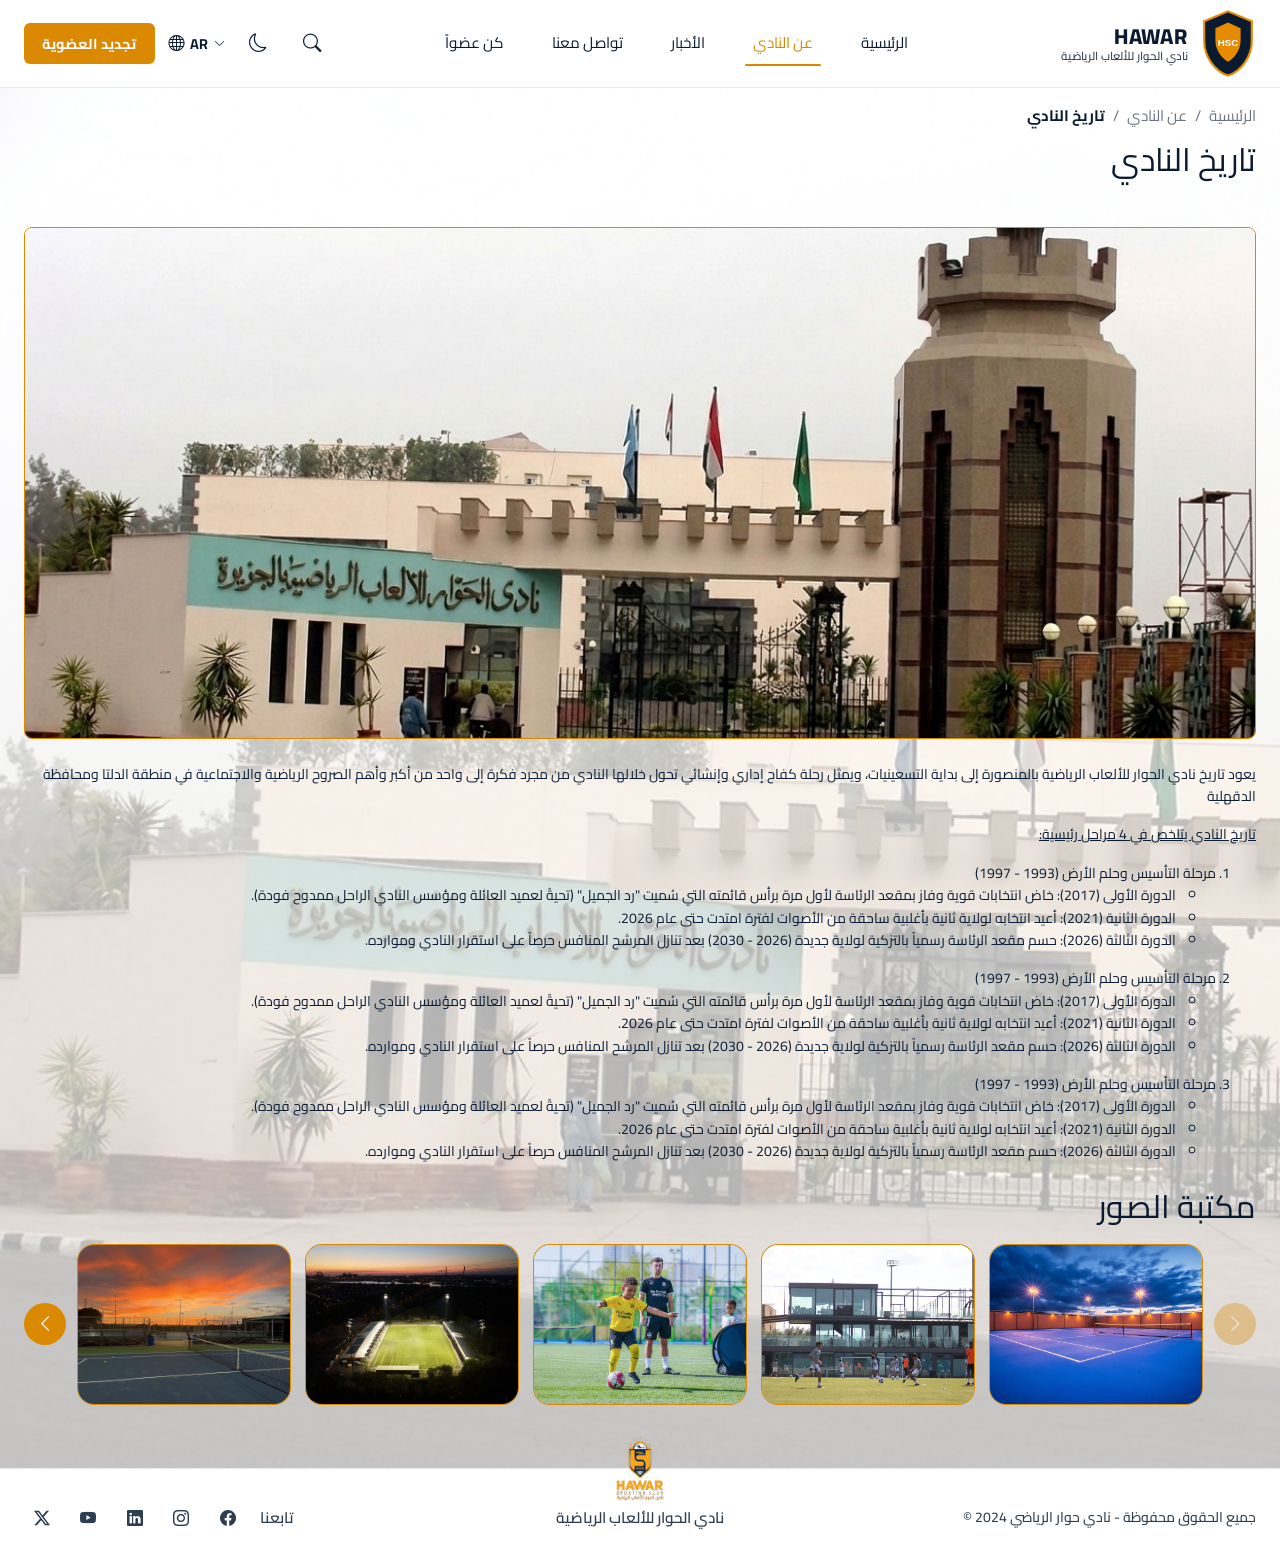
==== aboutHistory.html @ 26474660 "Add About History gallery with lightbox, AR/EN language toggle, and navbar dropdown fix. Co-authored" ====
<!DOCTYPE html>
<html lang="ar" dir="rtl">

<head>
    <meta charset="UTF-8">
    <meta name="viewport" content="width=device-width, initial-scale=1.0">
    <title data-i18n-title="pageHistoryTitle">تاريخ النادي</title>
    <script src="js/lang-boot.js"></script>

    <link rel="stylesheet" href="css/slick-theme.css" />
    <link rel="stylesheet" href="css/slick.css" />

    <link rel="stylesheet" href="fonts/bootstrap-icons.min.css">
    <link rel="stylesheet" href="css/bootstrap.min.css">
    <link id="mainStylesheet" rel="stylesheet" href="css/styleAR.css">
    <script>
        if (window.__hawarLang === "en") {
            document.getElementById("mainStylesheet").href = "css/styleEN.css";
        }
    </script>
</head>

<body class="page-history">

    <!-- ===== Navbar ===== -->
    <header class="header">

        <nav class="navbar navbar-expand-lg">
            <div class="width-container">

                <a class="navbar-brand" href="index.html">
                    <img src="assets/Images/logo.svg" alt="Hawar Club" class="logo">
                    <span class="brand-text">
                        <span class="brand-name">HAWAR</span>
                        <span class="brand-sub" data-i18n="brandSub">نادي الحوار للألعاب الرياضية</span>
                    </span>
                </a>

                <button class="navbar-toggler" type="button" data-bs-toggle="collapse" data-bs-target="#mainNavbar"
                    aria-controls="mainNavbar" aria-expanded="false" aria-label="Toggle navigation">
                    <span class="navbar-toggler-icon"></span>
                </button>

                <div class="collapse navbar-collapse" id="mainNavbar">

                    <ul class="navbar-nav mx-auto">
                        <li class="nav-item">
                            <a class="nav-link" href="index.html" data-i18n="home">الرئيسية</a>
                        </li>
                        <li class="nav-item has-dropdown">
                            <a class="nav-link active" href="#" data-i18n="about">عن النادي</a>
                            <ul class="nav-dropdown">
                                <li>
                                    <a href="aboutPresident.html" data-i18n="presidents">رؤساء النادي</a>
                                </li>
                                <li>
                                    <a href="aboutHistory.html" data-i18n="history">تاريخ النادي</a>
                                </li>
                            </ul>
                        </li>
                        <li class="nav-item">
                            <a class="nav-link" href="#">الأخبار</a>
                        </li>
                        <li class="nav-item">
                            <a class="nav-link" href="#">تواصل معنا</a>
                        </li>
                        <li class="nav-item">
                            <a class="nav-link" href="#">كن عضواً</a>
                        </li>
                    </ul>

                </div>

                <div class="navbar-actions">

                    <button type="button" class="icon-btn" aria-label="بحث">
                        <i class="bi bi-search"></i>
                    </button>

                    <button type="button" class="icon-btn" id="themeToggle" aria-label="تبديل الوضع">
                        <i class="bi bi-moon" id="themeIcon"></i>
                    </button>

                    <div class="language d-flex align-items-center" role="button" tabindex="0" aria-label="اللغة">
                        <i class="bi bi-chevron-down"></i>
                        <span>AR</span>
                        <i class="bi bi-globe"></i>
                    </div>

                    <a href="#" class="btn-membership" data-i18n="renew">تجديد العضوية</a>

                </div>

            </div>
        </nav>

    </header>

    <!-- ===== About History ===== -->
    <section class="about-history hawar-body pb-5 pt-3 position-relative">
        <div class="overlay position-absolute top-0 start-0 w-100 h-100"></div>
        <!-- BreadCrumb -->
        <div class="width-container mb-5">
            <nav aria-label="breadcrumb">
                <ol class="breadcrumb">
                    <li class="breadcrumb-item"><a href="index.html" data-i18n="crumbHome">الرئيسية</a></li>
                    <li class="breadcrumb-item"><a href="#" data-i18n="crumbAbout">عن النادي</a></li>
                    <li class="breadcrumb-item active" aria-current="page" data-i18n="crumbHistory">تاريخ النادي</li>
                </ol>
            </nav>

            <h1 class="page-title" data-i18n="pageHistoryTitle">تاريخ النادي</h1>
        </div>

        <div class="width-container mb-4">
            <div class="bg">
                <img class="image-bg w-100 object-fit-cover rounded-3" src="images/about/about history/HistoryBg.png"
                    alt="صورة تاريخ النادى">
            </div>
        </div>

        <div class="width-container mb-4">
            <p>يعود تاريخ نادي الحوار للألعاب الرياضية بالمنصورة إلى بداية التسعينيات، ويمثل رحلة كفاح إداري وإنشائي
                تحول خلالها النادي من مجرد فكرة إلى واحد من أكبر وأهم الصروح الرياضية والاجتماعية في منطقة الدلتا
                ومحافظة الدقهلية</p>

            <div class="my-2">
                <p class="text-decoration-underline mb-0">تاريخ النادي يتلخص في 4 مراحل رئيسية:</p>
                <ol class="my-3">
                    <li>مرحلة التأسيس وحلم الأرض (1993 - 1997)</li>
                    <ul class="list-style-disc mb-3">
                        <li>الدورة الأولى (2017): خاض انتخابات قوية وفاز بمقعد الرئاسة لأول مرة برأس قائمته
                            التي سُميت "رد الجميل" (تحيةً لعميد العائلة ومؤسس النادي الراحل ممدوح فودة).
                        </li>
                        <li>الدورة الثانية (2021): أعيد انتخابه لولاية ثانية بأغلبية ساحقة من الأصوات لفترة
                            امتدت حتى عام 2026.</li>
                        <li>الدورة الثالثة (2026): حسم مقعد الرئاسة رسمياً بالتزكية لولاية جديدة (2026 -
                            2030) بعد تنازل المرشح المنافس حرصاً على استقرار النادي وموارده.</li>
                    </ul>

                    <li>مرحلة التأسيس وحلم الأرض (1993 - 1997)</li>
                    <ul class="list-style-disc mb-3">
                        <li>الدورة الأولى (2017): خاض انتخابات قوية وفاز بمقعد الرئاسة لأول مرة برأس قائمته
                            التي سُميت "رد الجميل" (تحيةً لعميد العائلة ومؤسس النادي الراحل ممدوح فودة).
                        </li>
                        <li>الدورة الثانية (2021): أعيد انتخابه لولاية ثانية بأغلبية ساحقة من الأصوات لفترة
                            امتدت حتى عام 2026.</li>
                        <li>الدورة الثالثة (2026): حسم مقعد الرئاسة رسمياً بالتزكية لولاية جديدة (2026 -
                            2030) بعد تنازل المرشح المنافس حرصاً على استقرار النادي وموارده.</li>
                    </ul>

                    <li>مرحلة التأسيس وحلم الأرض (1993 - 1997)</li>
                    <ul class="list-style-disc mb-3">
                        <li>الدورة الأولى (2017): خاض انتخابات قوية وفاز بمقعد الرئاسة لأول مرة برأس قائمته
                            التي سُميت "رد الجميل" (تحيةً لعميد العائلة ومؤسس النادي الراحل ممدوح فودة).
                        </li>
                        <li>الدورة الثانية (2021): أعيد انتخابه لولاية ثانية بأغلبية ساحقة من الأصوات لفترة
                            امتدت حتى عام 2026.</li>
                        <li>الدورة الثالثة (2026): حسم مقعد الرئاسة رسمياً بالتزكية لولاية جديدة (2026 -
                            2030) بعد تنازل المرشح المنافس حرصاً على استقرار النادي وموارده.</li>
                    </ul>
                </ol>
            </div>
        </div>

        <div class="width-container my-3">
            <h2 class="page-title" data-i18n="photoLibrary">مكتبة الصور</h2>

            <div class="image-gallery">
                <button type="button" class="image-gallery-arrow image-gallery-arrow-prev" aria-label="السابق" hidden>
                    <i class="bi bi-chevron-right"></i>
                </button>

                <div class="image-gallery-viewport">
                    <div class="image-gallery-track">
                        <button type="button" class="image-gallery-item">
                            <img class="image-gallery-thumb object-fit-cover d-block w-100" src="images/about/about history/Image Gallery/Slide1.jpg" alt="ملعب التنس عند الغروب">
                        </button>
                        <button type="button" class="image-gallery-item">
                            <img class="image-gallery-thumb object-fit-cover d-block w-100" src="images/about/about history/Image Gallery/slide2.jpg" alt="ملعب كرة القدم ليلاً">
                        </button>
                        <button type="button" class="image-gallery-item">
                            <img class="image-gallery-thumb object-fit-cover d-block w-100" src="images/about/about history/Image Gallery/slide3.jpg" alt="تدريب الناشئين">
                        </button>
                        <button type="button" class="image-gallery-item">
                            <img class="image-gallery-thumb object-fit-cover d-block w-100" src="images/about/about history/Image Gallery/slide4.jpg" alt="مبنى النادي">
                        </button>
                        <button type="button" class="image-gallery-item">
                            <img class="image-gallery-thumb object-fit-cover d-block w-100" src="images/about/about history/Image Gallery/slide5.jpg" alt="ملعب التنس ليلاً">
                        </button>
                        <button type="button" class="image-gallery-item">
                            <img class="image-gallery-thumb object-fit-cover d-block w-100" src="images/about/about history/Image Gallery/HistoryBg.png" alt="منشآت النادي">
                        </button>
                        <button type="button" class="image-gallery-item">
                            <img class="image-gallery-thumb object-fit-cover d-block w-100" src="images/about/about history/Image Gallery/slide3.png" alt="الأنشطة الرياضية">
                        </button>
                    </div>
                </div>

                <button type="button" class="image-gallery-arrow image-gallery-arrow-next" aria-label="التالي" hidden>
                    <i class="bi bi-chevron-left"></i>
                </button>
            </div>
        </div>
    </section>

    <!-- ===== Footer ===== -->
    <footer class="footer">

        <div class="width-container">

            <div class="footer-logo-wrap">
                <img src="images/logo.png" alt="Hawar Club" class="footer-logo">
            </div>

            <div class="footer-row">

                <p class="copyright" data-i18n="copyright">
                    جميع الحقوق محفوظة - نادي حوار الرياضي 2024 ©
                </p>

                <p class="footer-title" data-i18n="footerTitle">نادي الحوار للألعاب الرياضية</p>

                <div class="footer-social">
                    <span class="social-label" data-i18n="follow">تابعنا</span>
                    <a href="#" aria-label="Facebook"><i class="bi bi-facebook"></i></a>
                    <a href="#" aria-label="Instagram"><i class="bi bi-instagram"></i></a>
                    <a href="#" aria-label="LinkedIn"><i class="bi bi-linkedin"></i></a>
                    <a href="#" aria-label="YouTube"><i class="bi bi-youtube"></i></a>
                    <a href="#" aria-label="X"><i class="bi bi-twitter-x"></i></a>
                </div>

            </div>

        </div>

    </footer>


    <script src="js/jquery-3.6.0.min.js"></script>
    <script src="js/slick.min.js"></script>

    <script src="js/bootstrap.bundle.min.js"></script>
    <script src="js/language.js"></script>
    <script src="js/theme.js"></script>
    <script src="js/main.js"></script>
</body>

</html>
---- css/styleAR.css ----
@charset "UTF-8";
@import url("https://fonts.googleapis.com/css2?family=Cairo:wght@200;300;400;500;600;700;800;900&display=swap");
/*==============================================================================
    SCSS Variables
==============================================================================*/
/*==============================================================================
    Breakpoints
==============================================================================*/
/*==============================================================================
    Mixins
==============================================================================*/
/*==============================================================================
    Placeholders
==============================================================================*/
.gallery-lightbox-prev,
.gallery-lightbox-next, .gallery-lightbox-close, .image-gallery-arrow, .footer-social a, .icon-btn {
  display: flex;
  flex-direction: row;
  justify-content: center;
  align-items: center;
}

/*==============================================================================
    Theme — Light is default
==============================================================================*/
:root {
  --primary: rgb(218, 137, 0);
  --primary-dark: #C97400;
  --navy: #0A1A2F;
  --text-color: rgba(13, 31, 55, 1);
  --body-bg: #F6F9Fc;
  --surface: #FFFFFF;
  --surface-hover: #FAFAFA;
  --heading: #0A1A2F;
  --text: #5A6577;
  --border: #E8ECF0;
  --shadow: 0 8px 20px rgba(0, 0, 0, 0.08);
  --card-bg: rgba(255, 255, 255, 1);
  --overlay-bg: rgba(255, 255, 255, .7);
  --navbar-bg: #FFFFFF;
  --navbar-text: #0A1A2F;
  --navbar-border: #E8ECF0;
  --footer-bg: rgba(255, 255, 255, 1);
  --footer-text: #2C3E50;
  --footer-muted: #2C3E50;
  --footer-border: #E8ECF0;
  --footer-icon-bg: transparent;
  --footer-icon-color: #2C3E50;
  --breadcrumb-link: #6B7280;
  --breadcrumb-active: #0A1A2F;
  --breadcrumb-divider: #6B7280;
  --dropdown-bg: #FFFFFF;
  --dropdown-text: #0A1A2F;
  --dropdown-border: #E8ECF0;
  --scrollbar-track: #D1D5DB;
  --scrollbar-thumb: rgba(13, 31, 55, 1);
  --slick-dot: #0A1A2F;
}

[data-theme=dark] {
  --text-color: rgba(255, 255, 255, 1);
  --body-bg: rgba(13, 31, 55, 1);
  --surface: #0C1F38;
  --surface-hover: #122845;
  --heading: #FFFFFF;
  --text: #C5CDD8;
  --border: #1A2F4A;
  --shadow: none;
  --card-bg: rgba(4, 22, 45, 1);
  --overlay-bg: rgba(4, 22, 45, 0.7);
  --navbar-bg: #05162B;
  --navbar-text: #FFFFFF;
  --navbar-border: #1A2F4A;
  --footer-bg: rgba(4, 22, 45, 1);
  --footer-text: #D8DEE6;
  --footer-muted: #D8DEE6;
  --footer-border: #1A2F4A;
  --footer-icon-bg: #FFFFFF;
  --footer-icon-color: #05162B;
  --breadcrumb-link: rgba(255, 255, 255, 0.75);
  --breadcrumb-active: #FFFFFF;
  --breadcrumb-divider: rgba(255, 255, 255, 0.75);
  --dropdown-bg: #05162B;
  --dropdown-text: #FFFFFF;
  --dropdown-border: #1A2F4A;
  --scrollbar-track: rgba(255, 255, 255, 0.35);
  --scrollbar-thumb: rgba(218, 137, 0, 1);
  --slick-dot: #FFFFFF;
}

/*==============================================================================
    Base
==============================================================================*/
*,
*::before,
*::after {
  box-sizing: border-box;
}

html {
  height: 100%;
  scroll-behavior: smooth;
  overflow-x: hidden;
  font-size: 16px;
}

.hawar-body {
  background-color: var(--body-bg);
  color: var(--text-color);
}

body {
  margin: 0;
  min-height: 100%;
  min-height: 100vh;
  display: flex;
  flex-direction: column;
  font-family: "Cairo", sans-serif;
  font-size: 1rem;
  font-weight: 400;
  line-height: 1.6;
  overflow-x: hidden;
  transition: background-color 0.25s ease;
}

.object-fit-cover {
  object-fit: cover;
}

main {
  flex: 1 0 auto;
}

.footer {
  margin-top: auto;
  flex-shrink: 0;
}

a {
  text-decoration: none;
  color: inherit;
  transition: all 0.3s ease;
}
a:hover {
  color: var(--primary);
}

img {
  max-width: 100%;
  height: auto;
  display: block;
}

button {
  font-family: inherit;
  cursor: pointer;
}

.width-container {
  width: 100%;
  max-width: 1440px;
  margin-inline: auto;
  padding-inline: 24px;
  position: relative;
}

/*==============================================================================
    Layout Partials — Navbar & Footer only
==============================================================================*/
/*==============================================================================
    Layout / Navbar
==============================================================================*/
.header {
  position: relative;
  z-index: 1100;
}

.navbar {
  height: 88px;
  padding: 0;
  background: var(--navbar-bg);
  border-bottom: 1px solid var(--navbar-border);
  transition: background-color 0.25s ease;
}
.navbar .width-container {
  width: 100%;
  height: 100%;
  display: flex;
  flex-direction: row;
  justify-content: space-between;
  align-items: center;
  flex-wrap: nowrap;
  gap: 1.5rem;
}
.navbar.sticky {
  position: fixed;
  inset: 0 0 auto;
  width: 100%;
  background: var(--navbar-bg);
  box-shadow: 0 8px 20px rgba(0, 0, 0, 0.08);
}

/*======================================
    Brand
======================================*/
.navbar-brand {
  display: flex;
  flex-direction: row;
  justify-content: flex-start;
  align-items: center;
  gap: 0.75rem;
  flex-shrink: 0;
  margin: 0;
  padding: 0;
  text-decoration: none;
}
.navbar-brand .logo {
  width: 56px;
  height: auto;
  transition: all 0.3s ease;
}
.navbar-brand .brand-text {
  display: flex;
  flex-direction: column;
  line-height: 1.2;
}
.navbar-brand .brand-name {
  font-size: 1.35rem;
  font-weight: 800;
  letter-spacing: 0.04em;
  color: var(--navbar-text);
  text-transform: uppercase;
}
.navbar-brand .brand-sub {
  font-size: 0.72rem;
  font-weight: 500;
  color: var(--navbar-text);
  opacity: 0.85;
  white-space: nowrap;
}
.navbar-brand:hover .logo {
  transform: scale(1.04);
}
.navbar-brand:hover .brand-name,
.navbar-brand:hover .brand-sub {
  color: var(--navbar-text);
}

/*======================================
    Navigation Links
======================================*/
.navbar-nav {
  display: flex;
  flex-direction: row;
  justify-content: center;
  align-items: center;
  gap: 2rem;
  margin: 0;
}
.navbar-nav .nav-item {
  position: relative;
}
.navbar-nav .nav-link {
  position: relative;
  padding: 0;
  height: 88px;
  display: flex;
  flex-direction: row;
  justify-content: center;
  align-items: center;
  color: var(--navbar-text);
  font-size: 0.95rem;
  font-weight: 400;
  white-space: nowrap;
  transition: all 0.3s ease;
}
.navbar-nav .nav-link:hover, .navbar-nav .nav-link.active {
  color: rgb(218, 137, 0);
}
.navbar-nav .nav-link::after {
  content: "";
  position: absolute;
  inset-inline-start: 0;
  bottom: 22px;
  width: 0;
  height: 2px;
  background: rgb(218, 137, 0);
  border-radius: 20px;
  transition: all 0.3s ease;
}
.navbar-nav .nav-link:hover::after, .navbar-nav .nav-link.active::after {
  width: 100%;
}
.navbar-nav .nav-item.has-dropdown:hover > .nav-link, .navbar-nav .nav-item.has-dropdown:focus-within > .nav-link {
  color: rgb(218, 137, 0);
}
.navbar-nav .nav-item.has-dropdown:hover > .nav-link::after, .navbar-nav .nav-item.has-dropdown:focus-within > .nav-link::after {
  width: 100%;
}
.navbar-nav .nav-item.has-dropdown:hover > .nav-dropdown, .navbar-nav .nav-item.has-dropdown:focus-within > .nav-dropdown {
  opacity: 1;
  visibility: visible;
  pointer-events: auto;
  transition-delay: 0s;
}
.navbar-nav .nav-dropdown {
  position: absolute;
  top: 100%;
  inset-inline-start: 0;
  z-index: 1101;
  min-width: 180px;
  margin: 0;
  padding: 0;
  list-style: none;
  background: var(--dropdown-bg);
  border: 1px solid var(--dropdown-border);
  box-shadow: 0 8px 20px rgba(0, 0, 0, 0.08);
  opacity: 0;
  visibility: hidden;
  pointer-events: none;
  transition: opacity 0.2s ease, visibility 0.2s ease;
  transition-delay: 0.12s;
}
.navbar-nav .nav-dropdown::before {
  content: "";
  position: absolute;
  left: 0;
  right: 0;
  bottom: 100%;
  height: 12px;
}
.navbar-nav .nav-dropdown li {
  border-bottom: 1px solid var(--dropdown-border);
}
.navbar-nav .nav-dropdown li:last-child {
  border-bottom: 0;
}
.navbar-nav .nav-dropdown a {
  display: block;
  padding: 0.85rem 1.15rem;
  color: var(--dropdown-text);
  font-size: 0.9rem;
  font-weight: 500;
  white-space: nowrap;
  transition: all 0.3s ease;
}
.navbar-nav .nav-dropdown a:hover, .navbar-nav .nav-dropdown a.active {
  background: rgb(218, 137, 0);
  color: #ffffff;
}

/*======================================
    Actions (search / theme / lang / CTA)
======================================*/
.navbar-actions {
  display: flex;
  flex-direction: row;
  justify-content: center;
  align-items: center;
  gap: 0.85rem;
  flex-shrink: 0;
}

.icon-btn {
  width: 40px;
  height: 40px;
  padding: 0;
  background: transparent;
  border: 0;
  color: var(--navbar-text);
  transition: all 0.3s ease;
}
.icon-btn i {
  font-size: 1.15rem;
  line-height: 1;
}
.icon-btn:hover {
  color: rgb(218, 137, 0);
}

.language {
  display: flex;
  flex-direction: row;
  justify-content: center;
  align-items: center;
  gap: 0.35rem;
  color: var(--navbar-text);
  font-size: 0.9rem;
  font-weight: 700;
  cursor: pointer;
  user-select: none;
  transition: all 0.3s ease;
}
.language i {
  font-size: 1rem;
}
.language .bi-chevron-down {
  font-size: 0.7rem;
}
.language:hover {
  color: rgb(218, 137, 0);
}

.btn-membership {
  display: inline-flex;
  align-items: center;
  justify-content: center;
  padding: 0.55rem 1.15rem;
  background: rgb(218, 137, 0);
  color: #ffffff;
  font-size: 0.9rem;
  font-weight: 700;
  border: 0;
  border-radius: 6px;
  white-space: nowrap;
  transition: all 0.3s ease;
}
.btn-membership:hover {
  background: #C97400;
  color: #ffffff;
}

/*======================================
    Mobile Toggle
======================================*/
.navbar-toggler {
  border: 0;
  background: transparent;
  padding: 0.25rem;
  color: var(--navbar-text);
  box-shadow: none;
}
.navbar-toggler:focus {
  box-shadow: none;
}
.navbar-toggler .navbar-toggler-icon {
  width: 1.5rem;
  height: 1.5rem;
  background-image: none;
  display: flex;
  flex-direction: row;
  justify-content: center;
  align-items: center;
}
.navbar-toggler .navbar-toggler-icon::before {
  content: "\f479";
  font-family: "bootstrap-icons";
  font-size: 1.5rem;
  color: var(--navbar-text);
}

/*==============================================================================
    Layout / Footer
    Logo sits above the divider line (Figma)
==============================================================================*/
.footer {
  position: relative;
  padding-bottom: 2rem;
  padding-top: 0;
  background: var(--footer-bg);
  color: var(--footer-text);
  overflow-x: clip;
  transition: background-color 0.25s ease;
}
.footer::before {
  content: "";
  position: absolute;
  top: 0;
  left: 0;
  right: 0;
  width: 100%;
  height: 1px;
  background: var(--footer-border);
  pointer-events: none;
}
.footer .width-container {
  position: relative;
  width: 100%;
}

/*======================================
    Logo — centered, sits on the divider
======================================*/
.footer-logo-wrap {
  position: absolute;
  top: 0;
  left: 50%;
  transform: translate(-50%, -50%);
  z-index: 2;
  padding-inline: 16px;
  transition: background-color 0.25s ease;
}

.footer-logo {
  width: 85px;
  height: 85px;
  display: block;
}

/*======================================
    Divider row — line + content under it
======================================*/
.footer-row {
  display: flex;
  flex-direction: row;
  justify-content: space-between;
  align-items: center;
  gap: 1.5rem;
  flex-wrap: wrap;
  padding-top: 2rem;
}

.footer-title {
  margin: 0;
  flex: 0 1 auto;
  font-size: 0.95rem;
  font-weight: 600;
  line-height: 1.4;
  color: var(--footer-text);
  text-align: center;
  white-space: nowrap;
}

.copyright {
  margin: 0;
  flex: 1 1 240px;
  font-size: 0.875rem;
  font-weight: 500;
  line-height: 1.4;
  color: var(--footer-muted);
  text-align: start;
}

.footer-social {
  display: flex;
  flex-direction: row;
  justify-content: flex-end;
  align-items: center;
  flex: 1 1 240px;
  flex-wrap: wrap;
  gap: 0.65rem;
}
.footer-social .social-label {
  font-size: 0.95rem;
  font-weight: 600;
  color: var(--footer-text);
  margin-inline-end: 0.25rem;
}
.footer-social a {
  width: 36px;
  height: 36px;
  border-radius: 50%;
  background: var(--footer-icon-bg);
  color: var(--footer-icon-color);
  transition: all 0.3s ease;
}
.footer-social a i {
  font-size: 1rem;
  line-height: 1;
}
.footer-social a:hover {
  background: rgb(218, 137, 0);
  color: #ffffff;
}

/*==============================================================================
    Global Image Gallery + Lightbox (class-based, reusable)
    Must stay above responsive so breakpoint flex widths win.
==============================================================================*/
.image-gallery {
  position: relative;
  display: flex;
  align-items: center;
  gap: 0.75rem;
  margin-top: 1.25rem;
}

.image-gallery-viewport {
  flex: 1;
  min-width: 0;
  overflow: hidden;
  padding: 2px;
  margin: -2px;
}

.image-gallery-track {
  display: flex;
  width: 100%;
  gap: 1rem;
  transition: transform 0.35s ease;
}

.image-gallery-item {
  flex: 0 0 calc((100% - 4rem) / 5);
  padding: 0;
  border: 0;
  background: transparent;
  cursor: pointer;
  border-radius: 16px;
  overflow: visible;
  outline: none;
}
.image-gallery-item:focus-visible {
  box-shadow: 0 0 0 3px rgba(218, 137, 0, 0.45);
}

.image-gallery-thumb {
  display: block;
  width: 100%;
  aspect-ratio: 4/3;
  object-fit: cover;
  border-radius: 16px;
  border: 0;
  box-shadow: 0 0 0 1px rgb(218, 137, 0);
  transition: transform 0.3s ease;
}

.image-gallery-item:hover .image-gallery-thumb {
  transform: scale(1.02);
}

.image-gallery-arrow {
  flex-shrink: 0;
  width: 42px;
  height: 42px;
  padding: 0;
  border: 0;
  border-radius: 50%;
  background: rgb(218, 137, 0);
  color: #ffffff;
  cursor: pointer;
  transition: all 0.3s ease;
}
.image-gallery-arrow i {
  font-size: 1.15rem;
  line-height: 1;
}
.image-gallery-arrow:hover:not(:disabled) {
  background: #C97400;
  color: #ffffff;
}
.image-gallery-arrow:disabled, .image-gallery-arrow.is-muted {
  opacity: 0.35;
  cursor: default;
  pointer-events: none;
}
.image-gallery-arrow[hidden] {
  display: none !important;
}

.gallery-lightbox {
  position: fixed;
  inset: 0;
  z-index: 10000;
  display: flex;
  align-items: center;
  justify-content: center;
  padding: 1.5rem;
}
.gallery-lightbox[hidden] {
  display: none !important;
}

.gallery-lightbox-backdrop {
  position: absolute;
  inset: 0;
  background: rgba(5, 22, 43, 0.55);
  backdrop-filter: blur(10px);
  -webkit-backdrop-filter: blur(10px);
}

.gallery-lightbox-close {
  position: absolute;
  top: 1.25rem;
  inset-inline-end: 1.25rem;
  z-index: 2;
  width: 44px;
  height: 44px;
  padding: 0;
  border: 0;
  background: transparent;
  color: #ffffff;
  cursor: pointer;
}
.gallery-lightbox-close i {
  font-size: 1.5rem;
}

.gallery-lightbox-prev,
.gallery-lightbox-next {
  position: absolute;
  top: 50%;
  z-index: 2;
  transform: translateY(-50%);
  width: 48px;
  height: 48px;
  padding: 0;
  border: 0;
  background: transparent;
  color: #ffffff;
  cursor: pointer;
  transition: all 0.3s ease;
}
.gallery-lightbox-prev i,
.gallery-lightbox-next i {
  font-size: 2.25rem;
  line-height: 1;
}
.gallery-lightbox-prev:disabled, .gallery-lightbox-prev.is-muted,
.gallery-lightbox-next:disabled,
.gallery-lightbox-next.is-muted {
  opacity: 0.3;
  cursor: default;
  pointer-events: none;
}

.gallery-lightbox-prev {
  inset-inline-start: 1rem;
}

.gallery-lightbox-next {
  inset-inline-end: 1rem;
}

.gallery-lightbox-figure {
  position: relative;
  z-index: 1;
  margin: 0;
  width: 30rem;
  height: 30rem;
  overflow: hidden;
  border-radius: 10px;
  border: 1px solid rgb(218, 137, 0);
  background: rgba(0, 0, 0, 0.35);
}

.gallery-lightbox-img {
  display: block;
  width: 100%;
  height: 100%;
  object-fit: cover;
  object-position: center;
  border-radius: 10px;
}

/*======================================
    Large tablets & down (< 992px)
======================================*/
@media (max-width: 992px) {
  html {
    font-size: 15px;
  }
  .navbar {
    height: auto;
    min-height: 72px;
    padding-block: 0.75rem;
  }
  .navbar .width-container {
    display: flex;
    flex-wrap: wrap;
    align-items: center;
    column-gap: 0.75rem;
    row-gap: 0.75rem;
  }
  .navbar-brand {
    order: 1;
    margin-inline-end: auto;
  }
  .navbar-brand .logo {
    width: 48px;
  }
  .navbar-brand .brand-name {
    font-size: 1.15rem;
  }
  .navbar-toggler {
    order: 2;
    display: block;
    margin-inline-start: 0;
  }
  .navbar-actions {
    order: 3;
    flex: 0 0 100%;
    width: 100%;
    justify-content: space-around;
    gap: 0.5rem;
    padding-top: 0.75rem;
    border-top: 1px solid var(--navbar-border);
  }
  .navbar-actions .btn-membership {
    padding: 0.45rem 0.75rem;
    font-size: 0.8rem;
  }
  .navbar-actions .language span {
    display: none;
  }
  .navbar-collapse {
    order: 4;
    flex: 0 0 100%;
    width: 100%;
    margin-top: 0;
    padding-top: 0.75rem;
    border-top: 1px solid var(--navbar-border);
  }
  .navbar-nav {
    flex-direction: column;
    align-items: stretch;
    gap: 0;
  }
  .navbar-nav .nav-link {
    height: auto;
    padding: 0.85rem 0;
    justify-content: flex-start;
  }
  .navbar-nav .nav-link::after {
    display: none;
  }
  .navbar-nav .nav-item.has-dropdown > .nav-dropdown {
    position: static;
    opacity: 1;
    visibility: visible;
    transform: none;
    box-shadow: none;
    border: 0;
    margin-inline-start: 0.75rem;
    margin-bottom: 0.5rem;
    background: transparent;
    min-width: 0;
  }
  .navbar-nav .nav-item.has-dropdown > .nav-dropdown a {
    padding: 0.65rem 0.85rem;
  }
  .footer {
    padding-bottom: 1.75rem;
    padding-top: 0;
    text-align: center;
  }
  .footer-logo {
    width: 60px;
    height: 60px;
  }
  .footer-row {
    flex-direction: column;
    align-items: center;
    gap: 1.25rem;
    padding-top: 1.5rem;
  }
  .copyright,
  .footer-social,
  .footer-title {
    flex: 0 0 auto;
    width: 100%;
    justify-content: center;
    text-align: center;
  }
  .footer-title {
    white-space: normal;
    order: -1;
  }
  .width-container {
    padding-inline: 16px;
  }
  .image-gallery-item {
    flex: 0 0 calc((100% - 2rem) / 3);
  }
}
/*======================================
    Tablets & phones (< 768px)
======================================*/
@media (max-width: 768px) {
  html {
    font-size: 14px;
  }
  .about-president {
    padding-block: 1.5rem 2rem;
  }
  .about-president .president-image img {
    height: auto;
    max-height: none;
  }
  .about-president .president-scroll {
    max-height: none !important;
    height: auto;
    overflow: visible;
  }
  .about-president .president-details {
    max-height: none !important;
    height: auto;
    overflow: visible !important;
    padding-inline-end: 0;
  }
  .about-president .president-scrollbar {
    display: none !important;
  }
  .page-title {
    font-size: 1.5rem;
  }
  .image-gallery-item {
    flex: 0 0 calc((100% - 1rem) / 2);
  }
  .image-gallery-arrow {
    width: 36px;
    height: 36px;
  }
}
/*======================================
    Small phones (< 576px)
======================================*/
@media (max-width: 576px) {
  html {
    font-size: 13px;
  }
  .navbar-actions .btn-membership {
    padding: 0.4rem 0.6rem;
    font-size: 0.75rem;
  }
  .navbar-actions .icon-btn {
    width: 36px;
    height: 36px;
  }
  .card img {
    height: 400px !important;
  }
  .footer-logo {
    width: 52px;
    height: 52px;
  }
  .copyright {
    font-size: 0.8rem;
  }
  .image-gallery {
    gap: 0.5rem;
  }
  .image-gallery-item {
    flex: 0 0 100%;
  }
  .image-gallery-track {
    gap: 0.75rem;
  }
  .gallery-lightbox-prev,
  .gallery-lightbox-next {
    width: 40px;
    height: 40px;
  }
  .gallery-lightbox-prev i,
  .gallery-lightbox-next i {
    font-size: 1.75rem;
  }
  .gallery-lightbox-figure {
    width: min(30rem, 60vw);
    height: min(30rem, 30vh);
  }
}
/*==============================================================================
    Global Slick Dots
==============================================================================*/
.slick-dots {
  position: relative;
  bottom: 0;
  display: flex !important;
  justify-content: center;
  align-items: center;
  gap: 0.5rem;
  margin: 1.25rem 0 0;
  padding: 0;
  list-style: none;
  width: 100%;
}
.slick-dots li {
  width: auto;
  height: auto;
  margin: 0;
  padding: 0;
}
.slick-dots li button {
  width: 8px;
  height: 8px;
  padding: 0;
  border: 0;
  border-radius: 50px;
  background: var(--slick-dot);
  opacity: 1;
  font-size: 0;
  line-height: 0;
  transition: all 0.3s ease;
}
.slick-dots li button::before {
  display: none;
}
.slick-dots li button:hover, .slick-dots li button:focus {
  opacity: 0.75;
}
.slick-dots li.slick-active button {
  width: 28px;
  height: 8px;
  border-radius: 50px;
  background: var(--slick-dot);
  opacity: 1;
}

/*==============================================================================
    Breadcrumb + Page Title
==============================================================================*/
.breadcrumb {
  --bs-breadcrumb-divider: "/";
  display: flex;
  flex-wrap: wrap;
  align-items: center;
  margin-bottom: 0.75rem;
  padding: 0;
  background: transparent;
  font-size: 0.95rem;
  font-weight: 400;
  list-style: none;
}
.breadcrumb .breadcrumb-item {
  display: inline-flex;
  align-items: center;
  float: none;
}
.breadcrumb .breadcrumb-item a {
  color: var(--breadcrumb-link);
  font-weight: 400;
}
.breadcrumb .breadcrumb-item a:hover {
  color: var(--primary);
}
.breadcrumb .breadcrumb-item.active {
  color: var(--breadcrumb-active);
  font-weight: 700;
}
.breadcrumb .breadcrumb-item + .breadcrumb-item {
  padding-left: 0;
  padding-right: 0;
}
.breadcrumb .breadcrumb-item + .breadcrumb-item::before {
  float: none;
  padding-left: 0.5rem;
  padding-right: 0.5rem;
  color: var(--breadcrumb-divider);
  font-weight: 400;
  content: "/";
}

.page-title {
  margin: 0;
  font-size: clamp(1.75rem, 2.5vw, 2.25rem);
  font-weight: 400;
  color: var(--heading);
}

.about-president {
  flex: 1 0 auto;
  padding-block: 2rem 3rem;
}
.about-president .president-info .president-image img {
  height: 37rem;
}
.about-president .president-info .president-scroll {
  position: relative;
  max-height: none;
}
.about-president .president-info .president-details {
  color: var(--text-color);
  font-size: 0.9rem;
  max-height: 34rem;
  overflow-y: auto;
  padding-inline-end: 1rem;
  scrollbar-width: none;
  -ms-overflow-style: none;
}
.about-president .president-info .president-details::-webkit-scrollbar {
  display: none;
  width: 0;
  height: 0;
}
.about-president .president-info .president-scrollbar {
  position: absolute;
  inset-block: 0;
  inset-inline-end: 0;
  width: 8px;
  background: transparent;
  border-radius: 50px;
  pointer-events: auto;
  opacity: 0;
  transition: opacity 0.2s ease;
}
.about-president .president-info .president-scrollbar.is-visible, .about-president .president-info .president-scrollbar.is-dragging {
  opacity: 1;
}
.about-president .president-info .president-scrollbar::before {
  content: "";
  position: absolute;
  inset-block: 0;
  width: 6px;
  background: var(--scrollbar-track);
  border-radius: 50px;
  pointer-events: none;
}
.about-president .president-info .president-scrollbar-thumb {
  position: absolute;
  top: 0;
  z-index: 1;
  width: 6px;
  min-height: 32px;
  margin-inline: auto;
  background: var(--scrollbar-thumb);
  border-radius: 50px;
  pointer-events: auto;
}
.about-president .president-info .president-scrollbar-thumb:active {
  cursor: grabbing;
}
.about-president .president-slider .slider .slick-list {
  padding: 4px 0 8px;
  margin: 0 -12px;
}
.about-president .president-slider .slider .slick-slide {
  padding: 0 1.5rem;
  margin: 0 !important;
}
.about-president .president-slider .slider .slick-slide > div {
  height: 100%;
}
.about-president .president-slider .slider .card {
  background: var(--card-bg);
  color: var(--text-color);
  border: 1px solid var(--primary);
  overflow: hidden;
  height: 100%;
  box-shadow: none;
  transition: border-color 0.25s ease;
  font-size: 1.4rem;
}
.about-president .president-slider .slider .card img {
  height: 500px;
  display: block;
}

.about-history {
  background-image: url("../images/about/about history/HistoryBg.png");
  background-size: cover;
}
.about-history .overlay {
  z-index: 0;
  pointer-events: none;
  background-color: var(--overlay-bg);
}
.about-history .width-container {
  z-index: 1;
  font-size: 14px;
}
.about-history .bg img {
  height: 32rem;
  border: 1px solid var(--primary);
}
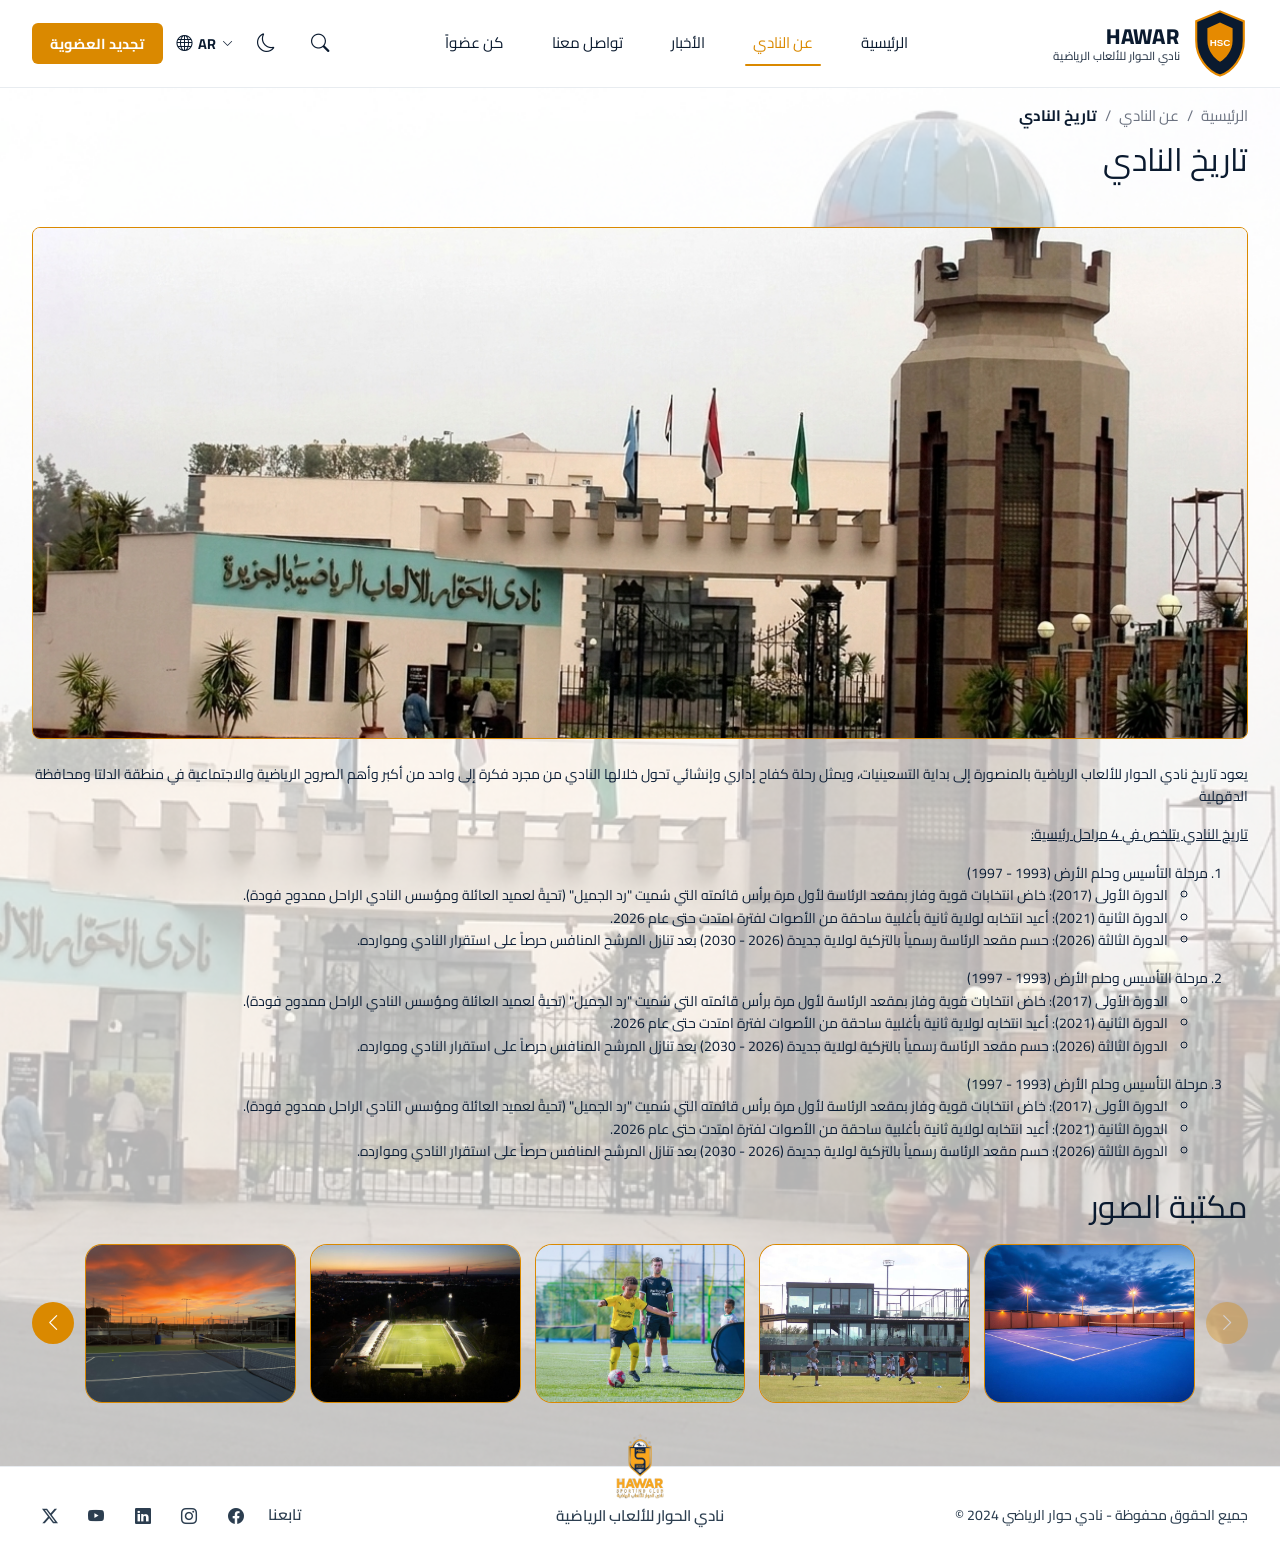
==== commit 6c5c7131: "News & NewsDetails" ====
--- a/aboutHistory.html
+++ b/aboutHistory.html
@@ -59,7 +59,7 @@
                             </ul>
                         </li>
                         <li class="nav-item">
-                            <a class="nav-link" href="#">الأخبار</a>
+                            <a class="nav-link" href="newsList.html" data-i18n="news">الأخبار</a>
                         </li>
                         <li class="nav-item">
                             <a class="nav-link" href="#">تواصل معنا</a>
--- a/css/styleAR.css
+++ b/css/styleAR.css
@@ -12,7 +12,7 @@
 /*==============================================================================
     Placeholders
 ==============================================================================*/
-.gallery-lightbox-prev,
+.news-details .image-gallery_slider-arrow, .gallery-lightbox-prev,
 .gallery-lightbox-next, .gallery-lightbox-close, .image-gallery-arrow, .footer-social a, .icon-btn {
   display: flex;
   flex-direction: row;
@@ -21,7 +21,7 @@
 }
 
 /*==============================================================================
-    Theme — Light is default
+    Theme â€” Light is default
 ==============================================================================*/
 :root {
   --primary: rgb(218, 137, 0);
@@ -124,7 +124,63 @@
 }
 
 .object-fit-cover {
-  object-fit: cover;
+  -o-object-fit: cover;
+     object-fit: cover;
+}
+
+.object-position-top {
+  -o-object-position: top;
+     object-position: top;
+}
+
+.pagination {
+  display: flex;
+  flex-wrap: wrap;
+  align-items: center;
+  justify-content: center;
+  gap: 0.5rem;
+  padding: 0;
+  margin: 0;
+}
+.pagination .page-item {
+  margin: 0;
+}
+.pagination .page-item:not(:first-child) .page-link {
+  margin-inline-start: 0;
+  margin-left: 0;
+  margin-right: 0;
+}
+.pagination .page-link {
+  display: flex;
+  align-items: center;
+  justify-content: center;
+  min-width: 2.25rem;
+  color: rgb(51, 51, 51);
+  background-color: rgb(255, 255, 255);
+  border: 1px solid var(--border);
+  transition: all 0.3s ease;
+  border-radius: 6px;
+  margin: 0;
+  font-weight: 600;
+  font-size: 13px;
+}
+.pagination .page-link:hover, .pagination .page-link:focus {
+  color: rgb(255, 255, 255);
+  background-color: var(--primary);
+  border-color: var(--border);
+}
+.pagination .page-link:disabled, .pagination .page-link.disabled {
+  color: rgb(124, 124, 124);
+  pointer-events: none;
+}
+.pagination .page-link i {
+  color: var(--text-color);
+}
+.pagination .page-item.active .page-link {
+  z-index: 3;
+  color: white !important;
+  background-color: var(--primary);
+  border-color: var(--primary);
 }
 
 main {
@@ -160,12 +216,12 @@
   width: 100%;
   max-width: 1440px;
   margin-inline: auto;
-  padding-inline: 24px;
+  padding-inline: 2rem;
   position: relative;
 }
 
 /*==============================================================================
-    Layout Partials — Navbar & Footer only
+    Layout Partials â€” Navbar & Footer only
 ==============================================================================*/
 /*==============================================================================
     Layout / Navbar
@@ -388,7 +444,9 @@
   font-size: 0.9rem;
   font-weight: 700;
   cursor: pointer;
-  user-select: none;
+  -webkit-user-select: none;
+     -moz-user-select: none;
+          user-select: none;
   transition: all 0.3s ease;
 }
 .language i {
@@ -608,7 +666,8 @@
   display: block;
   width: 100%;
   aspect-ratio: 4/3;
-  object-fit: cover;
+  -o-object-fit: cover;
+     object-fit: cover;
   border-radius: 16px;
   border: 0;
   box-shadow: 0 0 0 1px rgb(218, 137, 0);
@@ -738,8 +797,10 @@
   display: block;
   width: 100%;
   height: 100%;
-  object-fit: cover;
-  object-position: center;
+  -o-object-fit: cover;
+     object-fit: cover;
+  -o-object-position: center;
+     object-position: center;
   border-radius: 10px;
 }
 
@@ -759,7 +820,8 @@
     display: flex;
     flex-wrap: wrap;
     align-items: center;
-    column-gap: 0.75rem;
+    -moz-column-gap: 0.75rem;
+         column-gap: 0.75rem;
     row-gap: 0.75rem;
   }
   .navbar-brand {
@@ -818,6 +880,7 @@
     position: static;
     opacity: 1;
     visibility: visible;
+    pointer-events: auto;
     transform: none;
     box-shadow: none;
     border: 0;
@@ -825,6 +888,10 @@
     margin-bottom: 0.5rem;
     background: transparent;
     min-width: 0;
+    transition: none;
+  }
+  .navbar-nav .nav-item.has-dropdown > .nav-dropdown::before {
+    display: none;
   }
   .navbar-nav .nav-item.has-dropdown > .nav-dropdown a {
     padding: 0.65rem 0.85rem;
@@ -862,6 +929,20 @@
   .image-gallery-item {
     flex: 0 0 calc((100% - 2rem) / 3);
   }
+  .about-history .bg img {
+    height: 22rem;
+  }
+  .news-slider .news-slide-content h3 {
+    font-size: 1.2rem;
+  }
+}
+/*======================================
+    Tablets & up (>= 768px)
+======================================*/
+@media (min-width: 768px) {
+  .news-slider .news-slide-media {
+    margin-bottom: 0;
+  }
 }
 /*======================================
     Tablets & phones (< 768px)
@@ -870,26 +951,51 @@
   html {
     font-size: 14px;
   }
-  .about-president {
+  .about-president,
+  .news-details {
     padding-block: 1.5rem 2rem;
   }
-  .about-president .president-image img {
+  .about-president .president-image img,
+  .about-president .news-details_image img,
+  .news-details .president-image img,
+  .news-details .news-details_image img {
     height: auto;
     max-height: none;
   }
-  .about-president .president-scroll {
+  .about-president .president-scroll,
+  .about-president .news-details-scroll,
+  .news-details .president-scroll,
+  .news-details .news-details-scroll {
     max-height: none !important;
-    height: auto;
+    height: auto !important;
     overflow: visible;
   }
-  .about-president .president-details {
+  .about-president .president-details,
+  .about-president .news-details-content,
+  .news-details .president-details,
+  .news-details .news-details-content {
     max-height: none !important;
     height: auto;
     overflow: visible !important;
     padding-inline-end: 0;
   }
-  .about-president .president-scrollbar {
+  .about-president .president-scrollbar,
+  .about-president .news-details-scrollbar,
+  .news-details .president-scrollbar,
+  .news-details .news-details-scrollbar {
     display: none !important;
+  }
+  .about-president .image-gallery_slider,
+  .news-details .image-gallery_slider {
+    padding: 1rem;
+  }
+  .about-president .image-gallery_slider-main,
+  .news-details .image-gallery_slider-main {
+    height: 16rem;
+  }
+  .about-president .image-gallery_slider-thumb,
+  .news-details .image-gallery_slider-thumb {
+    flex: 0 0 calc((100% - 1.5rem) / 3);
   }
   .page-title {
     font-size: 1.5rem;
@@ -900,6 +1006,69 @@
   .image-gallery-arrow {
     width: 36px;
     height: 36px;
+  }
+  .gallery-lightbox-figure {
+    width: min(30rem, 90vw);
+    height: min(30rem, 65vh);
+  }
+  .about-history .bg img {
+    height: 16rem;
+  }
+  .news-slider .news-slide-content h3 {
+    font-size: 1.1rem;
+  }
+  .news-slider .news-slide-content p {
+    font-size: 0.9rem;
+  }
+  .news-slider .news-slide-content .btn-orange {
+    margin-top: 1rem;
+  }
+  .news-slider .slide-img {
+    aspect-ratio: 16/10;
+  }
+  .News-list .select-activaties {
+    display: block;
+    width: 100%;
+    min-width: 0;
+  }
+  .News-list .news-cardsList .row {
+    --bs-gutter-x: 0.5rem;
+    --bs-gutter-y: 1.5rem !important;
+  }
+  .News-list .news-cardsList .card {
+    padding: 0.4rem !important;
+  }
+  .News-list .news-cardsList .card img {
+    height: 10rem;
+  }
+  .News-list .news-cardsList .card .card-body {
+    padding: 0.4rem 0 0 !important;
+  }
+  .News-list .news-cardsList .card .card-body .btn-highlight {
+    margin-bottom: 0.25rem !important;
+    padding: 0.2rem 0.6rem;
+    font-size: 0.75rem;
+  }
+  .News-list .news-cardsList .card .card-body h5 {
+    font-size: 0.9rem;
+    margin-bottom: 0.25rem;
+    min-height: 0;
+  }
+  .News-list .news-cardsList .card .card-body p {
+    font-size: 0.8rem;
+    margin-bottom: 0.25rem;
+  }
+  .News-list .news-cardsList .card .card-body .card-text {
+    min-height: 0;
+    -webkit-line-clamp: 2;
+  }
+  .News-list .news-cardsList .card .card-body .card-date {
+    margin-bottom: 0.25rem;
+  }
+  .News-list .news-cardsList .card .card-body .card-actions,
+  .News-list .news-cardsList .card .card-body .d-grid {
+    padding-top: 0.35rem;
+    margin-top: auto;
   }
 }
 /*======================================
@@ -946,8 +1115,20 @@
     font-size: 1.75rem;
   }
   .gallery-lightbox-figure {
-    width: min(30rem, 60vw);
-    height: min(30rem, 30vh);
+    width: min(30rem, 92vw);
+    height: min(30rem, 70vh);
+  }
+  .about-history .bg img {
+    height: 12rem;
+  }
+  .news-slider .news-slide-content h3 {
+    font-size: 1rem;
+  }
+  .news-details .image-gallery_slider-main {
+    height: 12rem;
+  }
+  .news-details .image-gallery_slider-thumb {
+    flex: 0 0 calc((100% - 0.75rem) / 2);
   }
 }
 /*==============================================================================
@@ -1048,18 +1229,32 @@
   color: var(--heading);
 }
 
-.about-president {
+.about-president,
+.news-details {
   flex: 1 0 auto;
-  padding-block: 2rem 3rem;
-}
-.about-president .president-info .president-image img {
+  padding-top: 2rem;
+}
+.about-president .president-image img,
+.about-president .news-details_image img,
+.news-details .president-image img,
+.news-details .news-details_image img {
   height: 37rem;
 }
-.about-president .president-info .president-scroll {
+.about-president .president-title,
+.news-details .president-title {
+  color: rgb(218, 137, 0);
+}
+.about-president .president-scroll,
+.about-president .news-details-scroll,
+.news-details .president-scroll,
+.news-details .news-details-scroll {
   position: relative;
   max-height: none;
 }
-.about-president .president-info .president-details {
+.about-president .president-details,
+.about-president .news-details-content,
+.news-details .president-details,
+.news-details .news-details-content {
   color: var(--text-color);
   font-size: 0.9rem;
   max-height: 34rem;
@@ -1068,12 +1263,18 @@
   scrollbar-width: none;
   -ms-overflow-style: none;
 }
-.about-president .president-info .president-details::-webkit-scrollbar {
+.about-president .president-details::-webkit-scrollbar,
+.about-president .news-details-content::-webkit-scrollbar,
+.news-details .president-details::-webkit-scrollbar,
+.news-details .news-details-content::-webkit-scrollbar {
   display: none;
   width: 0;
   height: 0;
 }
-.about-president .president-info .president-scrollbar {
+.about-president .president-scrollbar,
+.about-president .news-details-scrollbar,
+.news-details .president-scrollbar,
+.news-details .news-details-scrollbar {
   position: absolute;
   inset-block: 0;
   inset-inline-end: 0;
@@ -1084,10 +1285,19 @@
   opacity: 0;
   transition: opacity 0.2s ease;
 }
-.about-president .president-info .president-scrollbar.is-visible, .about-president .president-info .president-scrollbar.is-dragging {
+.about-president .president-scrollbar.is-visible, .about-president .president-scrollbar.is-dragging,
+.about-president .news-details-scrollbar.is-visible,
+.about-president .news-details-scrollbar.is-dragging,
+.news-details .president-scrollbar.is-visible,
+.news-details .president-scrollbar.is-dragging,
+.news-details .news-details-scrollbar.is-visible,
+.news-details .news-details-scrollbar.is-dragging {
   opacity: 1;
 }
-.about-president .president-info .president-scrollbar::before {
+.about-president .president-scrollbar::before,
+.about-president .news-details-scrollbar::before,
+.news-details .president-scrollbar::before,
+.news-details .news-details-scrollbar::before {
   content: "";
   position: absolute;
   inset-block: 0;
@@ -1096,7 +1306,10 @@
   border-radius: 50px;
   pointer-events: none;
 }
-.about-president .president-info .president-scrollbar-thumb {
+.about-president .president-scrollbar-thumb,
+.about-president .news-details-scrollbar-thumb,
+.news-details .president-scrollbar-thumb,
+.news-details .news-details-scrollbar-thumb {
   position: absolute;
   top: 0;
   z-index: 1;
@@ -1107,21 +1320,28 @@
   border-radius: 50px;
   pointer-events: auto;
 }
-.about-president .president-info .president-scrollbar-thumb:active {
+.about-president .president-scrollbar-thumb:active,
+.about-president .news-details-scrollbar-thumb:active,
+.news-details .president-scrollbar-thumb:active,
+.news-details .news-details-scrollbar-thumb:active {
   cursor: grabbing;
 }
-.about-president .president-slider .slider .slick-list {
+.about-president .president-slider .slider .slick-list,
+.news-details .president-slider .slider .slick-list {
   padding: 4px 0 8px;
   margin: 0 -12px;
 }
-.about-president .president-slider .slider .slick-slide {
+.about-president .president-slider .slider .slick-slide,
+.news-details .president-slider .slider .slick-slide {
   padding: 0 1.5rem;
   margin: 0 !important;
 }
-.about-president .president-slider .slider .slick-slide > div {
+.about-president .president-slider .slider .slick-slide > div,
+.news-details .president-slider .slider .slick-slide > div {
   height: 100%;
 }
-.about-president .president-slider .slider .card {
+.about-president .president-slider .slider .card,
+.news-details .president-slider .slider .card {
   background: var(--card-bg);
   color: var(--text-color);
   border: 1px solid var(--primary);
@@ -1131,14 +1351,20 @@
   transition: border-color 0.25s ease;
   font-size: 1.4rem;
 }
-.about-president .president-slider .slider .card img {
+.about-president .president-slider .slider .card img,
+.news-details .president-slider .slider .card img {
   height: 500px;
   display: block;
+}
+.about-president .second-President,
+.news-details .second-President {
+  background-color: var(--card-bg);
 }
 
 .about-history {
   background-image: url("../images/about/about history/HistoryBg.png");
   background-size: cover;
+  background-position: right;
 }
 .about-history .overlay {
   z-index: 0;
@@ -1153,3 +1379,416 @@
   height: 32rem;
   border: 1px solid var(--primary);
 }
+
+/*==============================================================================
+    News List Slider
+==============================================================================*/
+.btn-highlight {
+  flex-shrink: 0;
+}
+
+.btn-highlight {
+  background: rgb(173, 199, 255);
+  color: rgb(24, 22, 22);
+  font-weight: 500;
+  padding: 0.3rem 1rem;
+  pointer-events: none;
+}
+
+.news-slider {
+  margin-top: 1rem;
+  overflow: hidden;
+}
+.news-slider .slick-list {
+  overflow: hidden;
+}
+.news-slider .slick-slide {
+  overflow: hidden;
+}
+.news-slider .news-slide {
+  display: flex;
+  flex-wrap: wrap;
+  align-items: stretch;
+  direction: rtl;
+  margin-left: 0 !important;
+  margin-right: 0 !important;
+}
+.news-slider .news-slide-media {
+  margin-bottom: 1rem;
+  display: flex;
+}
+.news-slider .slide-img {
+  width: 100%;
+  height: 100%;
+  aspect-ratio: 4/2;
+  -o-object-fit: cover;
+     object-fit: cover;
+  -o-object-position: top;
+     object-position: top;
+  border-radius: 10px;
+}
+.news-slider .news-slide-content {
+  display: flex;
+  flex-direction: column;
+  align-items: flex-start;
+  align-self: stretch;
+  min-width: 0;
+  max-width: 100%;
+}
+.news-slider .news-slide-content .news-slide-body {
+  flex: 1 1 auto;
+  width: 100%;
+  min-width: 0;
+  padding-block: 0.75rem;
+}
+.news-slider .news-slide-content h3 {
+  margin: 0 0 0.5rem;
+  font-size: 1.35rem;
+  font-weight: 600;
+  overflow: hidden;
+  display: -webkit-box;
+  -webkit-line-clamp: 2;
+  -webkit-box-orient: vertical;
+}
+.news-slider .news-slide-content span {
+  margin-bottom: 0.75rem;
+  font-size: 0.9rem;
+}
+.news-slider .news-slide-content p {
+  line-height: 1.7;
+  overflow: hidden;
+  display: -webkit-box;
+  -webkit-line-clamp: 4;
+  -webkit-box-orient: vertical;
+}
+.news-slider .news-slide-content .btn-orange {
+  flex-shrink: 0;
+  margin-top: auto;
+}
+.news-slider .btn-orange {
+  color: rgb(218, 137, 0);
+  background: transparent;
+  border: 0;
+  padding: 0;
+  padding-bottom: 0.6rem;
+}
+.news-slider .btn-orange:hover, .news-slider .btn-orange:focus, .news-slider .btn-orange:active {
+  color: #C97400;
+  background: transparent;
+  box-shadow: none;
+}
+
+.News-list .card-date {
+  direction: ltr;
+  unicode-bidi: isolate;
+  text-align: right;
+}
+.News-list .select-activaties {
+  position: relative;
+  display: inline-block;
+  min-width: 12rem;
+  max-width: 100%;
+  z-index: 5;
+}
+.News-list .select-activaties .activity-select-trigger {
+  -webkit-appearance: none;
+     -moz-appearance: none;
+          appearance: none;
+  display: flex;
+  align-items: center;
+  justify-content: space-between;
+  gap: 1rem;
+  width: 100%;
+  min-height: 2.75rem;
+  margin: 0;
+  padding: 0.65rem 1rem;
+  padding-inline-end: 2.75rem;
+  border: 1px solid var(--border);
+  border-radius: 12px;
+  background-color: var(--card-bg);
+  color: var(--text-color);
+  font-family: inherit;
+  font-size: 0.95rem;
+  font-weight: 600;
+  text-align: start;
+  cursor: pointer;
+  transition: all 0.3s ease;
+}
+.News-list .select-activaties .activity-select-trigger:hover, .News-list .select-activaties .activity-select-trigger:focus {
+  border-color: rgb(218, 137, 0);
+  outline: none;
+}
+.News-list .select-activaties .activity-select-trigger[aria-expanded=true] {
+  border-color: rgb(218, 137, 0);
+}
+.News-list .select-activaties::after {
+  content: "\f56b";
+  font-family: "bootstrap-icons";
+  font-size: 1.1rem;
+  line-height: 1;
+  position: absolute;
+  inset-inline-end: 0.9rem;
+  top: 50%;
+  transform: translateY(-50%);
+  color: var(--text-color);
+  pointer-events: none;
+  z-index: 1;
+}
+.News-list .select-activaties .activity-select-menu {
+  position: absolute;
+  top: calc(100% + 0.35rem);
+  inset-inline-start: 0;
+  inset-inline-end: 0;
+  z-index: 20;
+  margin: 0;
+  padding: 0;
+  list-style: none;
+  background: var(--dropdown-bg);
+  border: 1px solid var(--dropdown-border);
+  box-shadow: 0 8px 20px rgba(0, 0, 0, 0.08);
+  border-radius: 0;
+  overflow: hidden;
+}
+.News-list .select-activaties .activity-select-menu[hidden] {
+  display: none;
+}
+.News-list .select-activaties .activity-select-menu li {
+  border-bottom: 1px solid var(--dropdown-border);
+  padding: 0.85rem 1.15rem;
+  color: var(--dropdown-text);
+  font-size: 0.9rem;
+  font-weight: 500;
+  cursor: pointer;
+  white-space: nowrap;
+  transition: all 0.3s ease;
+}
+.News-list .select-activaties .activity-select-menu li:last-child {
+  border-bottom: 0;
+}
+.News-list .select-activaties .activity-select-menu li:hover, .News-list .select-activaties .activity-select-menu li.is-selected {
+  background: rgb(218, 137, 0);
+  color: #ffffff;
+}
+.News-list .select-activaties > select.activity-select:not(.visually-hidden) {
+  appearance: none;
+  -webkit-appearance: none;
+  -moz-appearance: none;
+  display: block;
+  width: 100%;
+  min-height: 2.75rem;
+  margin: 0;
+  padding: 0.65rem 1rem;
+  padding-inline-end: 2.75rem;
+  border: 1px solid var(--border);
+  border-radius: 12px;
+  background-color: var(--card-bg);
+  color: var(--text-color);
+  font-family: inherit;
+  font-size: 0.95rem;
+  font-weight: 600;
+  cursor: pointer;
+}
+.News-list .news-cardsList .row {
+  align-items: stretch;
+}
+.News-list .news-cardsList [class*=col-] {
+  display: flex;
+}
+.News-list .news-cardsList .card {
+  display: flex;
+  flex-direction: column;
+  width: 100%;
+  height: 100%;
+  border: 1px solid var(--primary);
+  border-radius: 10px;
+  background-color: var(--card-bg);
+  color: var(--text-color);
+}
+.News-list .news-cardsList .card img {
+  height: 20rem;
+  width: 100%;
+  flex-shrink: 0;
+}
+.News-list .news-cardsList .card .card-body {
+  display: flex;
+  flex-direction: column;
+  flex: 1 1 auto;
+  min-height: 0;
+}
+.News-list .news-cardsList .card .card-body h5 {
+  font-size: 1rem;
+  font-weight: 600;
+  overflow: hidden;
+  display: -webkit-box;
+  -webkit-line-clamp: 2;
+  -webkit-box-orient: vertical;
+  min-height: 2.8em;
+}
+.News-list .news-cardsList .card .card-body p {
+  font-size: 0.9rem;
+  overflow: hidden;
+  display: -webkit-box;
+  -webkit-line-clamp: 3;
+  -webkit-box-orient: vertical;
+}
+.News-list .news-cardsList .card .card-body .card-text {
+  min-height: 4.32rem;
+}
+.News-list .news-cardsList .card .card-body .card-date {
+  -webkit-line-clamp: 1;
+  direction: rtl;
+  flex-shrink: 0;
+}
+.News-list .news-cardsList .card .card-body .btn-highlight {
+  flex-shrink: 0;
+  align-self: flex-start;
+}
+.News-list .news-cardsList .card .card-body .d-grid,
+.News-list .news-cardsList .card .card-body .card-actions {
+  margin-top: auto;
+  padding-top: 0.75rem;
+}
+.News-list .news-cardsList .card .card-body .btn-orange {
+  color: rgb(218, 137, 0);
+}
+
+.news-details .news-details_image img {
+  height: 25rem;
+}
+.news-details .news-details-content {
+  max-height: 22rem;
+}
+.news-details .news-details-scroll {
+  height: 22rem;
+}
+.news-details .news-details-scrollbar {
+  opacity: 0;
+}
+.news-details .news-details-scrollbar.is-visible {
+  opacity: 1;
+}
+.news-details .news-details_name {
+  margin-bottom: 0.35rem;
+  font-size: 1.5rem;
+  font-weight: 700;
+}
+.news-details .news-details_date {
+  display: block;
+  margin-bottom: 0.5rem;
+  font-size: 0.9rem;
+  opacity: 0.8;
+}
+.news-details .news-details_bio {
+  margin-bottom: 1rem;
+  line-height: 1.75;
+}
+.news-details .image-gallery_slider {
+  margin-top: 1.5rem;
+  padding: 1.25rem 1.35rem 1.35rem;
+  border: 1px solid rgb(218, 137, 0);
+  border-radius: 14px;
+  background-color: var(--body-bg);
+  color: var(--text-color);
+}
+.news-details .image-gallery_slider-title {
+  margin: 0 0 1rem;
+  font-size: 1.35rem;
+  font-weight: 700;
+  color: var(--heading, var(--text-color));
+  text-align: start;
+}
+.news-details .image-gallery_slider-stage {
+  margin-bottom: 1rem;
+}
+.news-details .image-gallery_slider-main {
+  display: block;
+  width: 100%;
+  height: 28rem;
+  -o-object-fit: cover;
+     object-fit: cover;
+  -o-object-position: center;
+     object-position: center;
+  border-radius: 12px;
+  border: 1px solid rgb(218, 137, 0);
+  background-color: var(--surface);
+}
+.news-details .image-gallery_slider-nav {
+  display: flex;
+  align-items: center;
+  gap: 0.65rem;
+}
+.news-details .image-gallery_slider-viewport {
+  flex: 1;
+  min-width: 0;
+  overflow: hidden;
+  padding: 2px;
+  margin: -2px;
+}
+.news-details .image-gallery_slider-track {
+  display: flex;
+  gap: 0.75rem;
+  transition: transform 0.35s ease;
+}
+.news-details .image-gallery_slider-track.is-centered {
+  justify-content: center;
+  transform: none !important;
+}
+.news-details .image-gallery_slider-thumb {
+  flex: 0 0 calc((100% - 3rem) / 5);
+  padding: 0;
+  border: 0;
+  background: transparent;
+  border-radius: 10px;
+  cursor: pointer;
+  outline: none;
+}
+.news-details .image-gallery_slider-thumb img {
+  display: block;
+  width: 100%;
+  aspect-ratio: 16/10;
+  -o-object-fit: cover;
+     object-fit: cover;
+  border-radius: 10px;
+  border: 1px solid transparent;
+  box-shadow: 0 0 0 1px transparent;
+  transition: all 0.3s ease;
+}
+.news-details .image-gallery_slider-thumb:hover img {
+  opacity: 0.92;
+}
+.news-details .image-gallery_slider-thumb.is-active img {
+  border-color: rgb(218, 137, 0);
+  box-shadow: 0 0 0 1px rgb(218, 137, 0);
+}
+.news-details .image-gallery_slider-thumb:focus-visible img {
+  box-shadow: 0 0 0 2px rgba(218, 137, 0, 0.55);
+}
+.news-details .image-gallery_slider-arrow {
+  flex-shrink: 0;
+  width: 2rem;
+  height: 2rem;
+  padding: 0;
+  border: 0;
+  border-radius: 0;
+  background: transparent;
+  color: var(--text-color);
+  opacity: 0.65;
+  cursor: pointer;
+  transition: all 0.3s ease;
+}
+.news-details .image-gallery_slider-arrow i {
+  font-size: 1.35rem;
+  line-height: 1;
+}
+.news-details .image-gallery_slider-arrow:hover:not(:disabled):not(.is-muted) {
+  opacity: 1;
+  color: rgb(218, 137, 0);
+}
+.news-details .image-gallery_slider-arrow:disabled, .news-details .image-gallery_slider-arrow.is-muted {
+  opacity: 0.28;
+  cursor: default;
+  pointer-events: none;
+}
+.news-details .image-gallery_slider-arrow[hidden] {
+  display: none !important;
+}/*# sourceMappingURL=styleAR.css.map */
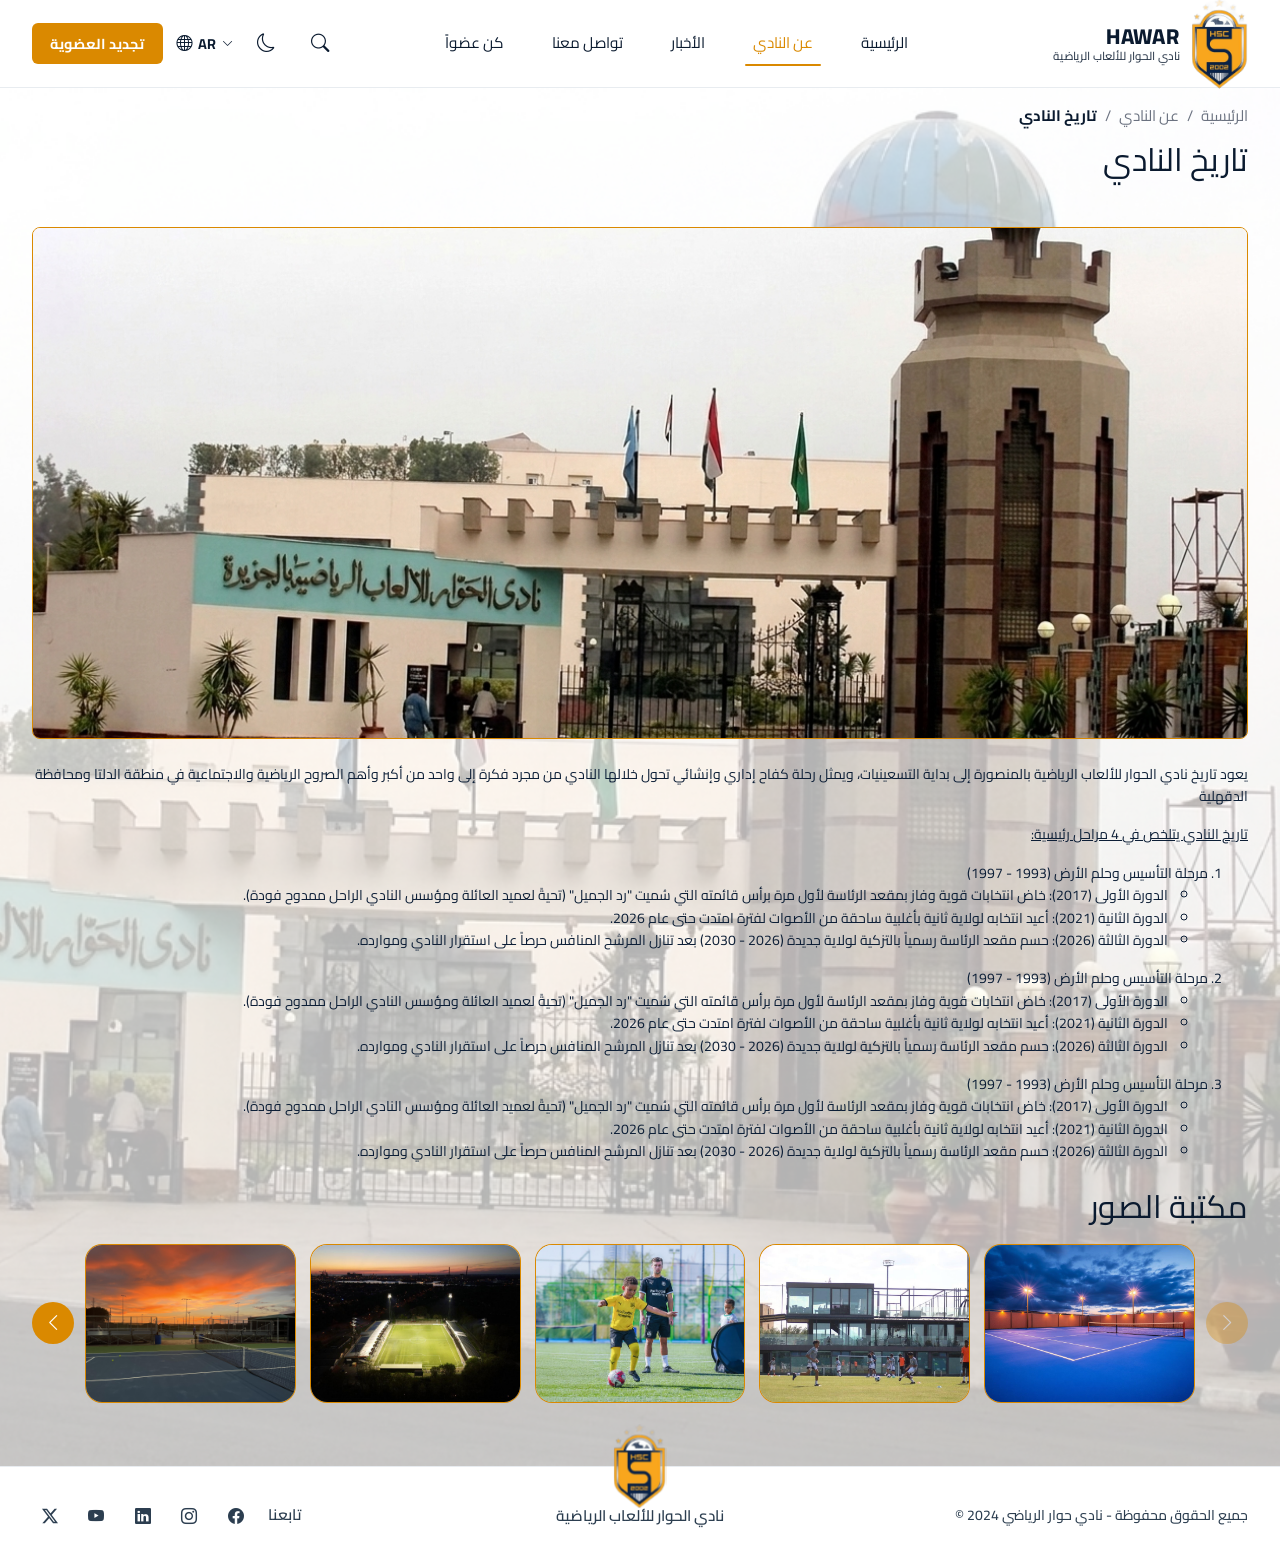
==== commit 9b8df8ea: "Add home page sections with light/dark app promo and join form i18n. Co-authored-by: Cursor <cursora" ====
--- a/aboutHistory.html
+++ b/aboutHistory.html
@@ -1,10 +1,11 @@
-<!DOCTYPE html>
+﻿<!DOCTYPE html>
 <html lang="ar" dir="rtl">
 
 <head>
     <meta charset="UTF-8">
     <meta name="viewport" content="width=device-width, initial-scale=1.0">
     <title data-i18n-title="pageHistoryTitle">تاريخ النادي</title>
+    <link rel="icon" href="images/ImageWithFallback.svg" type="image/svg+xml">
     <script src="js/lang-boot.js"></script>
 
     <link rel="stylesheet" href="css/slick-theme.css" />
@@ -29,7 +30,7 @@
             <div class="width-container">
 
                 <a class="navbar-brand" href="index.html">
-                    <img src="assets/Images/logo.svg" alt="Hawar Club" class="logo">
+                    <img src="images/ImageWithFallback.svg" alt="Hawar Club" class="logo">
                     <span class="brand-text">
                         <span class="brand-name">HAWAR</span>
                         <span class="brand-sub" data-i18n="brandSub">نادي الحوار للألعاب الرياضية</span>
@@ -62,7 +63,7 @@
                             <a class="nav-link" href="newsList.html" data-i18n="news">الأخبار</a>
                         </li>
                         <li class="nav-item">
-                            <a class="nav-link" href="#">تواصل معنا</a>
+                            <a class="nav-link" href="contactUs.html" data-i18n="contact">تواصل معنا</a>
                         </li>
                         <li class="nav-item">
                             <a class="nav-link" href="#">كن عضواً</a>
@@ -210,7 +211,7 @@
         <div class="width-container">
 
             <div class="footer-logo-wrap">
-                <img src="images/logo.png" alt="Hawar Club" class="footer-logo">
+                <img src="images/ImageWithFallback.svg" alt="Hawar Club" class="footer-logo">
             </div>
 
             <div class="footer-row">
--- a/css/styleAR.css
+++ b/css/styleAR.css
@@ -12,7 +12,7 @@
 /*==============================================================================
     Placeholders
 ==============================================================================*/
-.news-details .image-gallery_slider-arrow, .gallery-lightbox-prev,
+.news-details .image-gallery_slider-arrow, .news-details .image-gallery_slider-main-arrow, .News-list .select-activaties .activity-select-check, .gallery-lightbox-prev,
 .gallery-lightbox-next, .gallery-lightbox-close, .image-gallery-arrow, .footer-social a, .icon-btn {
   display: flex;
   flex-direction: row;
@@ -951,6 +951,42 @@
   html {
     font-size: 14px;
   }
+  .page-home .navbar {
+    background: rgba(255, 255, 255, 0.8);
+    backdrop-filter: blur(29px);
+    -webkit-backdrop-filter: blur(29px);
+    box-shadow: 0 4px 4px 0 rgba(0, 0, 0, 0.25);
+    border-bottom: 0;
+  }
+  .page-home .navbar .nav-link,
+  .page-home .navbar .brand-name,
+  .page-home .navbar .brand-sub,
+  .page-home .navbar .language,
+  .page-home .navbar .icon-btn {
+    color: var(--text-color);
+  }
+  [data-theme=dark] .page-home .navbar {
+    background: rgba(4, 22, 45, 0.27);
+  }
+  [data-theme=dark] .page-home .navbar .nav-link,
+  [data-theme=dark] .page-home .navbar .brand-name,
+  [data-theme=dark] .page-home .navbar .brand-sub,
+  [data-theme=dark] .page-home .navbar .language,
+  [data-theme=dark] .page-home .navbar .icon-btn {
+    color: #fff;
+  }
+  .home-hero,
+  .home-hero-slider,
+  .home-hero-slide,
+  .home-hero-content {
+    min-height: 70vh;
+  }
+  .home-intro,
+  .home-stories,
+  .home-app,
+  .home-join {
+    padding-block: 3rem;
+  }
   .about-president,
   .news-details {
     padding-block: 1.5rem 2rem;
@@ -993,6 +1029,23 @@
   .news-details .image-gallery_slider-main {
     height: 16rem;
   }
+  .about-president .image-gallery_slider-main-arrow,
+  .news-details .image-gallery_slider-main-arrow {
+    width: 2.25rem;
+    height: 2.25rem;
+  }
+  .about-president .image-gallery_slider-main-arrow i,
+  .news-details .image-gallery_slider-main-arrow i {
+    font-size: 1.15rem;
+  }
+  .about-president .image-gallery_slider-main-arrow-prev,
+  .news-details .image-gallery_slider-main-arrow-prev {
+    inset-inline-start: 0.5rem;
+  }
+  .about-president .image-gallery_slider-main-arrow-next,
+  .news-details .image-gallery_slider-main-arrow-next {
+    inset-inline-end: 0.5rem;
+  }
   .about-president .image-gallery_slider-thumb,
   .news-details .image-gallery_slider-thumb {
     flex: 0 0 calc((100% - 1.5rem) / 3);
@@ -1129,6 +1182,25 @@
   }
   .news-details .image-gallery_slider-thumb {
     flex: 0 0 calc((100% - 0.75rem) / 2);
+  }
+  .home-intro,
+  .home-stories,
+  .home-app,
+  .home-join {
+    padding-block: 2.75rem;
+  }
+  .home-hero-panel {
+    max-width: 100%;
+  }
+  .home-stories-head {
+    flex-direction: column;
+    align-items: flex-start;
+  }
+  .home-story-img {
+    height: 12rem;
+  }
+  .home-phone-img {
+    width: min(100%, 16rem);
   }
 }
 /*==============================================================================
@@ -1388,11 +1460,12 @@
 }
 
 .btn-highlight {
-  background: rgb(173, 199, 255);
-  color: rgb(24, 22, 22);
+  background: transparent;
+  color: rgb(85, 143, 226);
   font-weight: 500;
-  padding: 0.3rem 1rem;
+  font-size: 14px;
   pointer-events: none;
+  padding: 0;
 }
 
 .news-slider {
@@ -1486,7 +1559,7 @@
 .News-list .select-activaties {
   position: relative;
   display: inline-block;
-  min-width: 12rem;
+  min-width: 14rem;
   max-width: 100%;
   z-index: 5;
 }
@@ -1494,6 +1567,7 @@
   -webkit-appearance: none;
      -moz-appearance: none;
           appearance: none;
+  position: relative;
   display: flex;
   align-items: center;
   justify-content: space-between;
@@ -1521,7 +1595,7 @@
 .News-list .select-activaties .activity-select-trigger[aria-expanded=true] {
   border-color: rgb(218, 137, 0);
 }
-.News-list .select-activaties::after {
+.News-list .select-activaties .activity-select-trigger::after {
   content: "\f56b";
   font-family: "bootstrap-icons";
   font-size: 1.1rem;
@@ -1532,42 +1606,137 @@
   transform: translateY(-50%);
   color: var(--text-color);
   pointer-events: none;
-  z-index: 1;
 }
 .News-list .select-activaties .activity-select-menu {
   position: absolute;
-  top: calc(100% + 0.35rem);
+  top: calc(100% + 0.4rem);
   inset-inline-start: 0;
-  inset-inline-end: 0;
+  min-width: 100%;
+  width: max(100%, 16rem);
   z-index: 20;
   margin: 0;
-  padding: 0;
-  list-style: none;
+  padding: 0.75rem 0.65rem 0.5rem;
   background: var(--dropdown-bg);
   border: 1px solid var(--dropdown-border);
+  border-radius: 12px;
   box-shadow: 0 8px 20px rgba(0, 0, 0, 0.08);
-  border-radius: 0;
-  overflow: hidden;
+  color: var(--dropdown-text);
 }
 .News-list .select-activaties .activity-select-menu[hidden] {
   display: none;
 }
-.News-list .select-activaties .activity-select-menu li {
+.News-list .select-activaties .activity-select-search {
+  position: relative;
+  margin-bottom: 0.5rem;
+}
+.News-list .select-activaties .activity-select-search .bi-search {
+  position: absolute;
+  inset-inline-start: 0.75rem;
+  top: 50%;
+  transform: translateY(-50%);
+  color: var(--dropdown-text);
+  opacity: 0.55;
+  font-size: 0.95rem;
+  pointer-events: none;
+}
+.News-list .select-activaties .activity-select-search-input {
+  width: 100%;
+  margin: 0;
+  padding: 0.55rem 0.85rem;
+  padding-inline-start: 2.25rem;
+  border: 1px solid var(--dropdown-border);
+  border-radius: 8px;
+  background: var(--surface, var(--dropdown-bg));
+  color: var(--dropdown-text);
+  font-family: inherit;
+  font-size: 0.85rem;
+  outline: none;
+}
+.News-list .select-activaties .activity-select-search-input::-moz-placeholder {
+  color: var(--dropdown-text);
+  opacity: 0.45;
+}
+.News-list .select-activaties .activity-select-search-input::placeholder {
+  color: var(--dropdown-text);
+  opacity: 0.45;
+}
+.News-list .select-activaties .activity-select-search-input:focus {
+  border-color: rgb(218, 137, 0);
+}
+.News-list .select-activaties .activity-select-list {
+  list-style: none;
+  margin: 0;
+  padding: 0;
+  max-height: 11.5rem;
+  overflow-y: auto;
+  overflow-x: hidden;
+  scrollbar-width: thin;
+  scrollbar-color: rgb(218, 137, 0) var(--dropdown-border);
+}
+.News-list .select-activaties .activity-select-list::-webkit-scrollbar {
+  width: 5px;
+}
+.News-list .select-activaties .activity-select-list::-webkit-scrollbar-track {
+  background: var(--dropdown-border);
+  border-radius: 8px;
+}
+.News-list .select-activaties .activity-select-list::-webkit-scrollbar-thumb {
+  background: rgb(218, 137, 0);
+  border-radius: 8px;
+}
+.News-list .select-activaties .activity-select-list li {
+  display: flex;
+  align-items: center;
+  gap: 0.65rem;
+  padding: 0.7rem 0.45rem;
   border-bottom: 1px solid var(--dropdown-border);
-  padding: 0.85rem 1.15rem;
   color: var(--dropdown-text);
   font-size: 0.9rem;
   font-weight: 500;
   cursor: pointer;
+  -webkit-user-select: none;
+     -moz-user-select: none;
+          user-select: none;
+  transition: all 0.3s ease;
+}
+.News-list .select-activaties .activity-select-list li:last-child {
+  border-bottom: 0;
+}
+.News-list .select-activaties .activity-select-list li:hover {
+  background: rgba(218, 137, 0, 0.08);
+}
+.News-list .select-activaties .activity-select-list li[hidden] {
+  display: none;
+}
+.News-list .select-activaties .activity-select-check {
+  flex-shrink: 0;
+  width: 1.15rem;
+  height: 1.15rem;
+  border: 1.5px solid rgb(218, 137, 0);
+  border-radius: 3px;
+  background: transparent;
+  color: #ffffff;
+  font-size: 0.75rem;
+  line-height: 1;
+  transition: all 0.3s ease;
+}
+.News-list .select-activaties .activity-select-check i {
+  opacity: 0;
+  transform: scale(0.7);
+  transition: all 0.3s ease;
+}
+.News-list .select-activaties .activity-select-list li.is-checked .activity-select-check {
+  background: rgb(218, 137, 0);
+  border-color: rgb(218, 137, 0);
+}
+.News-list .select-activaties .activity-select-list li.is-checked .activity-select-check i {
+  opacity: 1;
+  transform: scale(1);
+}
+.News-list .select-activaties .activity-select-option-label {
+  flex: 1;
+  text-align: start;
   white-space: nowrap;
-  transition: all 0.3s ease;
-}
-.News-list .select-activaties .activity-select-menu li:last-child {
-  border-bottom: 0;
-}
-.News-list .select-activaties .activity-select-menu li:hover, .News-list .select-activaties .activity-select-menu li.is-selected {
-  background: rgb(218, 137, 0);
-  color: #ffffff;
 }
 .News-list .select-activaties > select.activity-select:not(.visually-hidden) {
   appearance: none;
@@ -1622,7 +1791,7 @@
   display: -webkit-box;
   -webkit-line-clamp: 2;
   -webkit-box-orient: vertical;
-  min-height: 2.8em;
+  min-height: 2.5em;
 }
 .News-list .news-cardsList .card .card-body p {
   font-size: 0.9rem;
@@ -1698,6 +1867,7 @@
   text-align: start;
 }
 .news-details .image-gallery_slider-stage {
+  position: relative;
   margin-bottom: 1rem;
 }
 .news-details .image-gallery_slider-main {
@@ -1711,6 +1881,48 @@
   border-radius: 12px;
   border: 1px solid rgb(218, 137, 0);
   background-color: var(--surface);
+}
+.news-details .image-gallery_slider-main-arrow {
+  position: absolute;
+  top: 50%;
+  z-index: 2;
+  width: 2.75rem;
+  height: 2.75rem;
+  padding: 0;
+  border: 0;
+  border-radius: 50%;
+  background: rgb(218, 137, 0);
+  color: #ffffff;
+  box-shadow: 0 4px 14px rgba(0, 0, 0, 0.25);
+  cursor: pointer;
+  line-height: 0;
+  transform: translateY(-50%);
+  transition: all 0.3s ease;
+}
+.news-details .image-gallery_slider-main-arrow i {
+  width: 1em;
+  height: 1em;
+  font-size: 0.95rem;
+  line-height: 1;
+  margin: 0;
+}
+.news-details .image-gallery_slider-main-arrow:hover:not(:disabled):not(.is-muted) {
+  background: #C97400;
+  color: #ffffff;
+}
+.news-details .image-gallery_slider-main-arrow:disabled, .news-details .image-gallery_slider-main-arrow.is-muted {
+  opacity: 0.4;
+  cursor: default;
+  pointer-events: none;
+}
+.news-details .image-gallery_slider-main-arrow[hidden] {
+  display: none !important;
+}
+.news-details .image-gallery_slider-main-arrow-prev {
+  inset-inline-start: 0.85rem;
+}
+.news-details .image-gallery_slider-main-arrow-next {
+  inset-inline-end: 0.85rem;
 }
 .news-details .image-gallery_slider-nav {
   display: flex;
@@ -1791,4 +2003,681 @@
 }
 .news-details .image-gallery_slider-arrow[hidden] {
   display: none !important;
+}
+
+.contact-us .bg .overlay {
+  background-color: rgba(24, 22, 22, 0.5);
+}
+.contact-us .card {
+  background-color: var(--card-bg);
+  color: var(--text-color);
+  height: 10rem;
+  border: 1px solid var(--primary);
+  border-radius: 10px;
+}
+.contact-us .card .card-title {
+  font-weight: 600;
+  font-size: 1.15rem;
+}
+.contact-us .card .card-text {
+  font-size: 0.9rem;
+}
+.contact-us .contact_location img {
+  border: 1px solid var(--primary);
+  border-radius: 10px;
+  height: 35rem;
+}
+
+/*==============================================================================
+    Home page — Light default, dark overrides
+==============================================================================*/
+.page-home .header {
+  position: absolute;
+  inset-inline: 0;
+  top: 0;
+  width: 100%;
+}
+.page-home .navbar {
+  background: rgba(255, 255, 255, 0.8);
+  backdrop-filter: blur(29px);
+  -webkit-backdrop-filter: blur(29px);
+  box-shadow: 0 4px 4px 0 rgba(0, 0, 0, 0.25);
+  border-bottom-color: transparent;
+}
+.page-home .navbar .nav-link,
+.page-home .navbar .brand-name,
+.page-home .navbar .brand-sub,
+.page-home .navbar .language,
+.page-home .navbar .icon-btn {
+  color: #0A1A2F;
+}
+.page-home .navbar .icon-btn:hover {
+  color: rgb(218, 137, 0);
+}
+.page-home .navbar .nav-link:hover,
+.page-home .navbar .nav-link.active {
+  color: rgb(218, 137, 0);
+}
+.page-home main {
+  flex: 1 0 auto;
+}
+
+.home-section-label {
+  display: inline-flex;
+  align-items: center;
+  gap: 0.65rem;
+  margin-bottom: 1rem;
+  color: rgb(218, 137, 0);
+  font-size: 0.95rem;
+  font-weight: 500;
+  line-height: 1;
+}
+.home-section-label::before {
+  content: "";
+  display: block;
+  width: 2.75rem;
+  height: 2px;
+  background: rgb(218, 137, 0);
+  flex-shrink: 0;
+}
+
+.home-welcome {
+  display: inline-flex;
+  align-items: center;
+  gap: 0.65rem;
+  margin-bottom: 1rem;
+}
+
+.home-welcome-line {
+  display: block;
+  width: 2.75rem;
+  height: 2px;
+  background: rgb(218, 137, 0);
+  flex-shrink: 0;
+}
+
+.home-welcome-text {
+  color: rgb(218, 137, 0);
+  font-size: 0.95rem;
+  font-weight: 500;
+  line-height: 1;
+}
+
+.home-text-link {
+  display: inline-flex;
+  align-items: center;
+  gap: 0.4rem;
+  margin-top: 0.75rem;
+  color: rgb(218, 137, 0) !important;
+  font-weight: 600;
+  text-decoration: none;
+  transition: all 0.3s ease;
+}
+.home-text-link i {
+  font-size: 0.95rem;
+  line-height: 1;
+}
+.home-text-link:hover {
+  color: #C97400;
+  gap: 0.65rem;
+}
+.home-text-link.is-navy {
+  color: #0A1A2F;
+}
+.home-text-link.is-navy:hover {
+  color: rgb(218, 137, 0);
+}
+
+.home-hero {
+  position: relative;
+  min-height: 100vh;
+  background: #05162B;
+  overflow: hidden;
+}
+.home-hero .slick-dotted.slick-slider {
+  margin-bottom: 0 !important;
+}
+.home-hero .slick-list,
+.home-hero .slick-track {
+  height: 100%;
+}
+.home-hero .slick-dots {
+  position: absolute;
+  left: 50%;
+  right: auto;
+  bottom: 1.75rem;
+  z-index: 3;
+  width: auto !important;
+  display: inline-flex !important;
+  align-items: center;
+  justify-content: center;
+  gap: 0.75rem;
+  margin: 0;
+  padding: 0.85rem 1.25rem;
+  border: 0;
+  border-radius: 999px;
+  background: rgba(0, 0, 0, 0.36);
+  backdrop-filter: blur(29px);
+  -webkit-backdrop-filter: blur(29px);
+  transform: translateX(-50%);
+  list-style: none;
+  isolation: isolate;
+}
+.home-hero .slick-dots::before {
+  content: "";
+  position: absolute;
+  inset: 0;
+  z-index: -1;
+  border-radius: inherit;
+  padding: 1px;
+  background: linear-gradient(93.53deg, #DA8900 44.27%, #FFFFFF 86.97%);
+  -webkit-mask: linear-gradient(#fff 0 0) content-box, linear-gradient(#fff 0 0);
+  mask: linear-gradient(#fff 0 0) content-box, linear-gradient(#fff 0 0);
+  -webkit-mask-composite: xor;
+  mask-composite: exclude;
+  pointer-events: none;
+}
+.home-hero .slick-dots li {
+  position: relative;
+  z-index: 1;
+  width: auto;
+  height: auto;
+  margin: 0;
+  padding: 0;
+}
+.home-hero .slick-dots li button {
+  display: block;
+  width: 10px;
+  height: 10px;
+  padding: 0;
+  border: 0;
+  border-radius: 50%;
+  background: #ffffff;
+  opacity: 1;
+  font-size: 0;
+  line-height: 0;
+  box-shadow: none;
+  transition: all 0.3s ease;
+}
+.home-hero .slick-dots li button::before {
+  display: none;
+}
+.home-hero .slick-dots li.slick-active button {
+  width: 11px;
+  height: 11px;
+  background: #DA8900;
+  box-shadow: none;
+}
+
+.home-hero-slider,
+.home-hero-slide {
+  position: relative;
+  min-height: 100vh;
+}
+
+.home-hero-image {
+  position: absolute;
+  inset: 0;
+  width: 100%;
+  height: 100%;
+  -o-object-fit: cover;
+     object-fit: cover;
+  -o-object-position: center;
+     object-position: center;
+}
+
+.home-hero-overlay {
+  position: absolute;
+  inset: 0;
+  z-index: 1;
+  background: linear-gradient(90deg, rgba(5, 22, 43, 0.12) 0%, rgba(5, 22, 43, 0.42) 45%, rgba(5, 22, 43, 0.72) 100%);
+}
+
+.home-hero-content {
+  position: relative;
+  z-index: 2;
+  display: flex;
+  align-items: center;
+  min-height: 100vh;
+  padding-block: calc(88px + 2rem) 5rem;
+}
+
+.home-hero-panel {
+  max-width: 35rem;
+  color: #ffffff;
+}
+
+.home-hero-title {
+  margin: 0 0 1rem;
+  font-size: clamp(2rem, 4vw, 3.25rem);
+  font-weight: 800;
+  line-height: 1.2;
+}
+
+.home-hero-text {
+  margin: 0 0 1.5rem;
+  font-size: 1.05rem;
+  line-height: 1.8;
+  opacity: 0.92;
+}
+
+.home-hero-btn {
+  display: inline-flex;
+  align-items: center;
+  justify-content: center;
+  min-width: 10rem;
+  padding: 0.75rem 1.5rem;
+  border: 1px solid rgba(255, 255, 255, 0.28);
+  border-radius: 8px;
+  background: rgba(13, 31, 55, 0.74);
+  color: #ffffff;
+  font-weight: 700;
+  text-decoration: none;
+  transition: all 0.3s ease;
+}
+.home-hero-btn:hover {
+  background: rgba(13, 31, 55, 0.9);
+  border-color: rgba(255, 255, 255, 0.45);
+  color: #ffffff;
+}
+
+.home-intro,
+.home-stories,
+.home-join {
+  background: #F4F7F9;
+  color: #0A1A2F;
+}
+
+.home-intro {
+  padding: 4.5rem 0;
+}
+
+.home-intro-title {
+  margin: 0;
+  font-size: clamp(4rem, 3vw, 2.6rem);
+  font-weight: 600;
+  line-height: 1.35;
+  color: #0A1A2F;
+}
+
+.home-intro-text {
+  margin: 0 0 1rem;
+  color: rgba(10, 26, 47, 0.78);
+  font-size: 1rem;
+  line-height: 1.85;
+}
+
+.home-stories {
+  padding: 1rem 0 4.5rem;
+}
+
+.home-stories-head {
+  gap: 1rem;
+  margin-bottom: 2rem;
+}
+
+.home-stories-title {
+  margin: 0;
+  font-size: clamp(1.6rem, 2.5vw, 2.2rem);
+  font-weight: 800;
+  color: #0A1A2F;
+}
+
+.home-story-card {
+  height: 100%;
+  overflow: hidden;
+  border: 1px solid var(--border);
+  border-radius: 12px;
+  background: var(--card-bg);
+}
+
+.home-story-img {
+  display: block;
+  width: 100%;
+  height: 14rem;
+  border-radius: 12px 12px 0 0;
+}
+
+.home-story-body {
+  padding: 1.15rem 1rem 1.15rem;
+}
+
+.home-story-title {
+  margin: 0 0 0.55rem;
+  font-size: 1.1rem;
+  font-weight: 600;
+  color: #0A1A2F;
+  line-height: 1.5;
+  overflow: hidden;
+  display: -webkit-box;
+  -webkit-line-clamp: 2;
+  -webkit-box-orient: vertical;
+}
+
+.home-story-text {
+  margin: 0;
+  color: #0A1A2F;
+  font-size: 0.92rem;
+  line-height: 1.7;
+  overflow: hidden;
+  display: -webkit-box;
+  -webkit-line-clamp: 3;
+  -webkit-box-orient: vertical;
+}
+
+.home-app {
+  position: relative;
+  isolation: isolate;
+  overflow: hidden;
+  padding: 4.5rem 0;
+  background: url("../images/phonebg.png") center/cover no-repeat;
+  color: #0A1A2F;
+}
+
+.home-app-overlay {
+  position: absolute;
+  inset: 0;
+  z-index: 0;
+  pointer-events: none;
+  background: rgba(226, 232, 240, 0.86);
+}
+
+.home-app-inner {
+  position: relative;
+  z-index: 1;
+}
+
+.home-app-title {
+  margin: 0 0 1rem;
+  font-size: clamp(4rem, 3.5vw, 3rem);
+  font-weight: 700;
+  line-height: 1.25;
+  color: #0A1A2F;
+}
+
+.home-app-accent {
+  color: rgb(218, 137, 0);
+}
+
+.home-app-text {
+  margin: 0 0 1.75rem;
+  max-width: 32rem;
+  color: var(--navbar-text);
+  font-size: 1rem;
+  line-height: 1.8;
+}
+
+.home-store-badges {
+  display: flex;
+  flex-wrap: wrap;
+  gap: 0.85rem;
+}
+
+.home-store-badge {
+  display: inline-flex;
+  align-items: center;
+  gap: 0.65rem;
+  min-width: 10.5rem;
+  padding: 0.55rem 0.9rem;
+  border-radius: 6px;
+  background: #ffffff;
+  color: #05162B;
+  border: 1px solid rgba(5, 22, 43, 0.08);
+  box-shadow: 0 8px 24px rgba(5, 22, 43, 0.08);
+  text-decoration: none;
+  transition: all 0.3s ease;
+}
+.home-store-badge i {
+  font-size: 1.55rem;
+  line-height: 1;
+  color: #05162B;
+}
+.home-store-badge small {
+  display: block;
+  font-size: 0.65rem;
+  opacity: 0.72;
+  line-height: 1.2;
+  color: rgba(5, 22, 43, 0.75);
+}
+.home-store-badge strong {
+  display: block;
+  font-size: 0.95rem;
+  line-height: 1.2;
+  color: #05162B;
+}
+.home-store-badge:hover {
+  background: #ffffff;
+  color: #05162B;
+  border-color: rgba(218, 137, 0, 0.45);
+  box-shadow: 0 10px 28px rgba(5, 22, 43, 0.12);
+}
+
+.home-app-note {
+  margin: 1rem 0 0;
+  color: var(--text-color);
+  font-size: 0.9rem;
+  line-height: 1.6;
+}
+
+.home-phone {
+  display: flex;
+  justify-content: center;
+}
+
+.home-phone-img {
+  display: block;
+  width: min(100%, 22rem);
+  height: auto;
+  filter: drop-shadow(0 24px 50px rgba(0, 0, 0, 0.2));
+}
+
+.home-join {
+  padding: 4.5rem 0;
+}
+
+.home-join-title {
+  margin: 0 0 1rem;
+  font-size: clamp(4rem, 2.8vw, 2.4rem);
+  font-weight: 600;
+  color: #0A1A2F;
+}
+
+.home-join-text {
+  margin: 0;
+  color: rgba(10, 26, 47, 0.72);
+  line-height: 1.85;
+}
+
+.home-join-form {
+  padding: 1.5rem;
+  border: 1px solid rgba(218, 137, 0, 0.55);
+  border-radius: 12px;
+  background: #ffffff;
+}
+.home-join-form .form-label {
+  color: #0A1A2F;
+  font-weight: 500;
+  margin-bottom: 0.4rem;
+  font-size: 0.92rem;
+}
+.home-join-form .form-control,
+.home-join-form .form-select {
+  background: #F1F3F5;
+  border: 1px solid transparent;
+  border-radius: 6px;
+  min-height: 2.85rem;
+  color: #0A1A2F;
+}
+.home-join-form .form-control::-moz-placeholder, .home-join-form .form-select::-moz-placeholder {
+  color: rgba(100, 102, 114, 0.6);
+  opacity: 1;
+}
+.home-join-form .form-control::placeholder,
+.home-join-form .form-select::placeholder {
+  color: rgba(100, 102, 114, 0.6);
+  opacity: 1;
+}
+.home-join-form .form-control:focus,
+.home-join-form .form-select:focus {
+  background: #ffffff;
+  border-color: rgb(218, 137, 0);
+  box-shadow: 0 0 0 0.2rem rgba(218, 137, 0, 0.2);
+}
+
+.home-phone-field {
+  display: flex;
+  gap: 0.55rem;
+}
+.home-phone-field .home-phone-code {
+  flex: 0 0 5.5rem;
+  direction: ltr;
+  text-align: center;
+}
+.home-phone-field .form-control {
+  flex: 1;
+  direction: ltr;
+  text-align: right;
+}
+
+.home-join-submit {
+  width: 100%;
+  min-height: 3rem;
+  border: 0;
+  border-radius: 6px;
+  background: #0A1A2F;
+  color: #ffffff;
+  font-weight: 800;
+  letter-spacing: 0.04em;
+  transition: all 0.3s ease;
+}
+.home-join-submit:hover {
+  background: rgb(218, 137, 0);
+  color: #ffffff;
+}
+
+/*---- Home dark theme ----*/
+[data-theme=dark] .page-home .navbar {
+  background: rgba(4, 22, 45, 0.27);
+  backdrop-filter: blur(29px);
+  -webkit-backdrop-filter: blur(29px);
+  box-shadow: 0 4px 4px 0 rgba(0, 0, 0, 0.25);
+}
+[data-theme=dark] .page-home .navbar .nav-link,
+[data-theme=dark] .page-home .navbar .brand-name,
+[data-theme=dark] .page-home .navbar .brand-sub,
+[data-theme=dark] .page-home .navbar .language,
+[data-theme=dark] .page-home .navbar .icon-btn {
+  color: #ffffff;
+}
+[data-theme=dark] .home-intro,
+[data-theme=dark] .home-stories,
+[data-theme=dark] .home-join {
+  background: rgb(13, 31, 55);
+  color: #ffffff;
+}
+[data-theme=dark] .home-intro-title,
+[data-theme=dark] .home-stories-title,
+[data-theme=dark] .home-join-title,
+[data-theme=dark] .home-story-title {
+  color: #ffffff;
+}
+[data-theme=dark] .home-intro-text,
+[data-theme=dark] .home-join-text {
+  color: rgba(255, 255, 255, 0.88);
+}
+[data-theme=dark] .home-welcome-text {
+  color: rgb(218, 137, 0);
+}
+[data-theme=dark] .home-welcome-line {
+  background: rgb(218, 137, 0);
+}
+[data-theme=dark] .home-app {
+  color: #ffffff;
+}
+[data-theme=dark] .home-app-overlay {
+  background: rgba(4, 22, 45, 0.55);
+}
+[data-theme=dark] .home-app .home-welcome-text {
+  color: rgb(218, 137, 0);
+}
+[data-theme=dark] .home-app .home-welcome-line {
+  background: rgb(218, 137, 0);
+}
+[data-theme=dark] .home-app-title {
+  color: #ffffff;
+}
+[data-theme=dark] .home-app-accent {
+  color: rgb(218, 137, 0);
+}
+[data-theme=dark] .home-app-text {
+  color: rgba(255, 255, 255, 0.88);
+}
+[data-theme=dark] .home-app-note {
+  color: rgba(255, 255, 255, 0.7);
+}
+[data-theme=dark] .home-store-badge {
+  background: #ffffff;
+  color: #05162B;
+  border-color: rgba(255, 255, 255, 0.2);
+  box-shadow: 0 10px 28px rgba(0, 0, 0, 0.28);
+}
+[data-theme=dark] .home-store-badge i,
+[data-theme=dark] .home-store-badge strong {
+  color: #05162B;
+}
+[data-theme=dark] .home-store-badge small {
+  color: rgba(5, 22, 43, 0.75);
+}
+[data-theme=dark] .home-store-badge:hover {
+  background: #ffffff;
+  color: #05162B;
+  border-color: rgba(218, 137, 0, 0.55);
+}
+[data-theme=dark] .home-story-card {
+  border-color: rgba(218, 137, 0, 0.35);
+}
+[data-theme=dark] .home-story-body {
+  padding-inline: 0.15rem;
+}
+[data-theme=dark] .home-story-text {
+  color: rgba(255, 255, 255, 0.7);
+}
+[data-theme=dark] .home-text-link.is-navy {
+  color: rgb(218, 137, 0) !important;
+}
+[data-theme=dark] .home-text-link.is-navy:hover {
+  color: #F5A623;
+}
+[data-theme=dark] .home-join-form {
+  border-color: rgb(218, 137, 0);
+  background: var(--card-bg);
+}
+[data-theme=dark] .home-join-form .form-label {
+  color: rgba(255, 255, 255, 0.9);
+}
+[data-theme=dark] .home-join-form .form-control,
+[data-theme=dark] .home-join-form .form-select {
+  background: rgba(255, 255, 255, 0.08);
+  color: #ffffff;
+}
+[data-theme=dark] .home-join-form .form-control::-moz-placeholder, [data-theme=dark] .home-join-form .form-select::-moz-placeholder {
+  color: rgba(100, 102, 114, 0.6);
+  opacity: 1;
+}
+[data-theme=dark] .home-join-form .form-control::placeholder,
+[data-theme=dark] .home-join-form .form-select::placeholder {
+  color: rgba(100, 102, 114, 0.6);
+  opacity: 1;
+}
+[data-theme=dark] .home-join-form .form-control:focus,
+[data-theme=dark] .home-join-form .form-select:focus {
+  background: rgba(255, 255, 255, 0.12);
+  border-color: rgb(218, 137, 0);
+  box-shadow: 0 0 0 0.2rem rgba(218, 137, 0, 0.2);
+}
+[data-theme=dark] .home-join-submit {
+  background: rgb(218, 137, 0);
+}
+[data-theme=dark] .home-join-submit:hover {
+  background: #C97400;
 }/*# sourceMappingURL=styleAR.css.map */
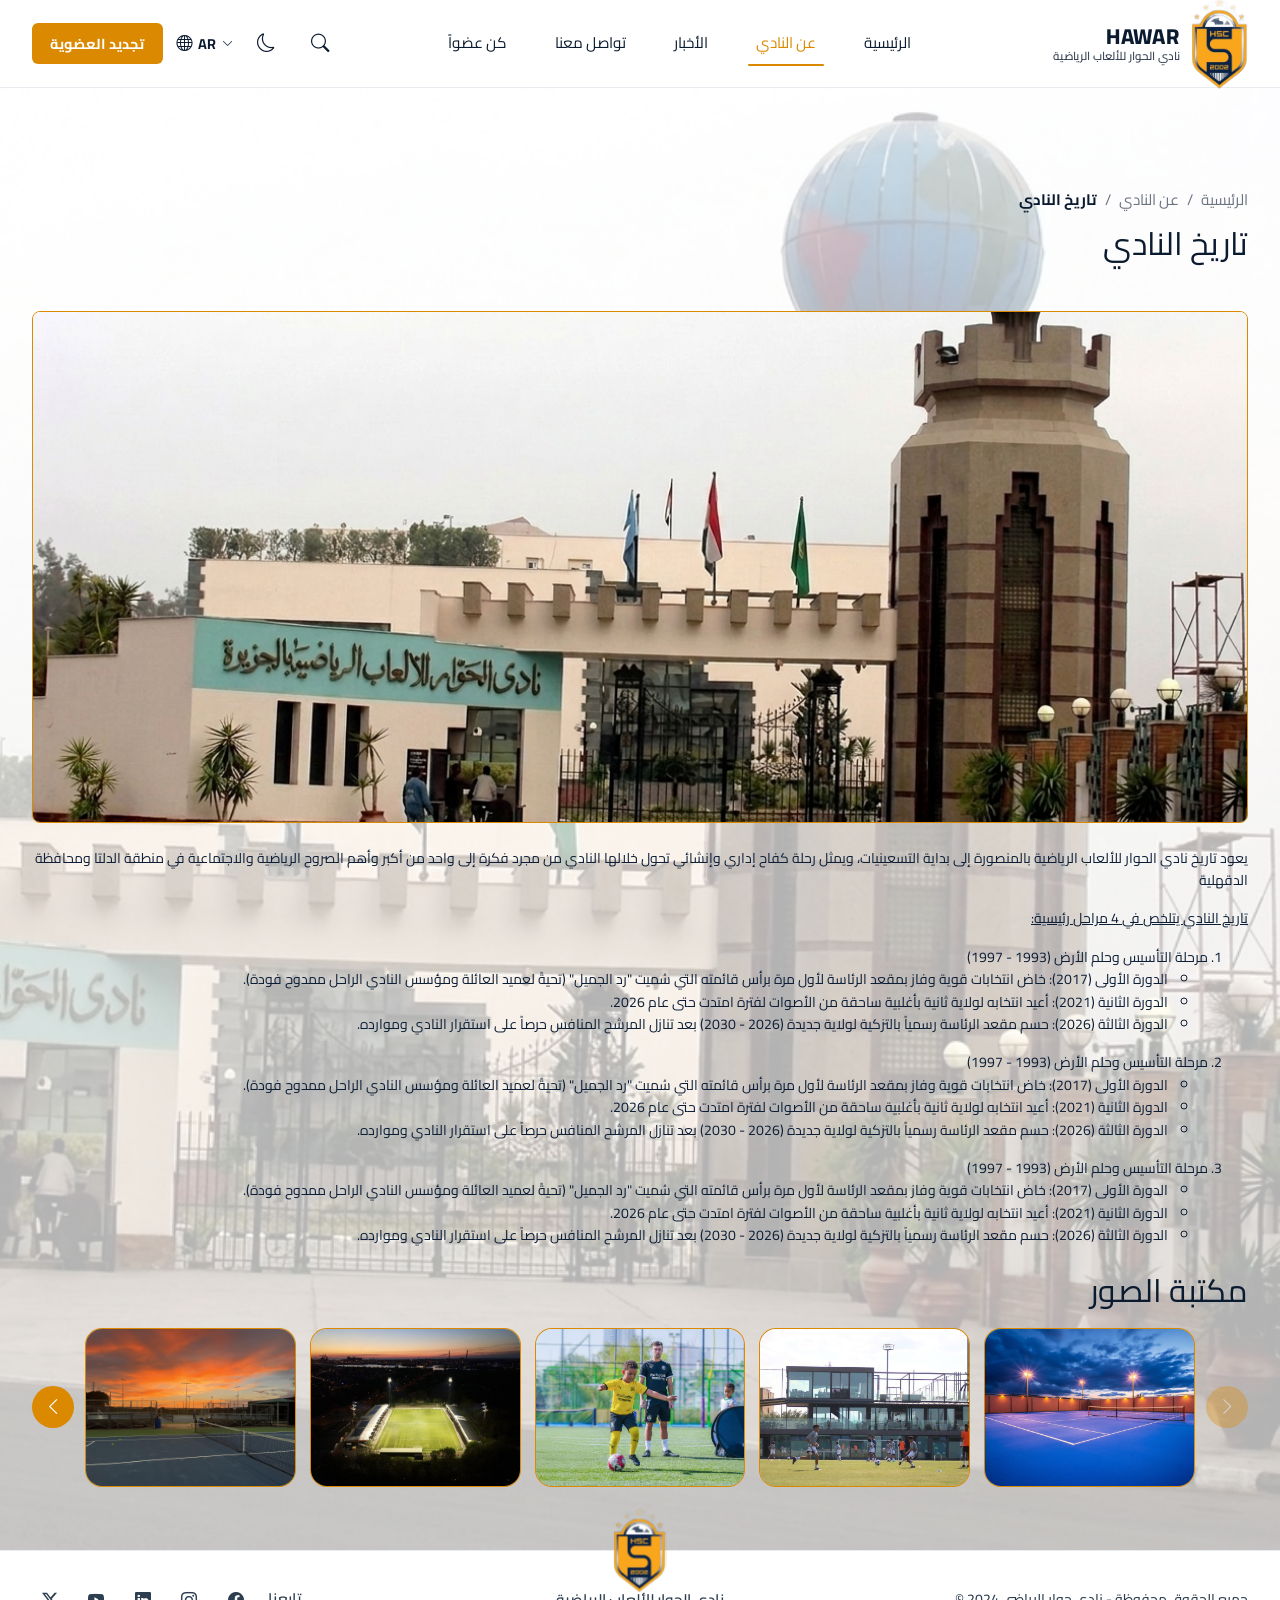
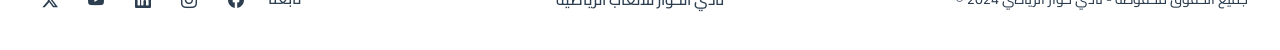
==== commit 7a67518e: "Add site-wide search with results page, empty state, and home facility updates. Connect the navbar s" ====
--- a/aboutHistory.html
+++ b/aboutHistory.html
@@ -74,9 +74,19 @@
 
                 <div class="navbar-actions">
 
-                    <button type="button" class="icon-btn" aria-label="بحث">
-                        <i class="bi bi-search"></i>
-                    </button>
+                    <div class="navbar-search">
+                        <button type="button" class="icon-btn navbar-search-toggle" aria-expanded="false"
+                            data-i18n-aria="navbarSearchAria" aria-label="بحث">
+                            <i class="bi bi-search"></i>
+                        </button>
+                        <form class="navbar-search-form" action="search.html" method="get" role="search">
+                            <div class="navbar-search-form-inner">
+                                <input type="search" name="q" class="navbar-search-input"
+                                data-i18n-placeholder="navbarSearchPlaceholder"
+                                placeholder="ابحث..." autocomplete="off">
+                            </div>
+                        </form>
+                    </div>
 
                     <button type="button" class="icon-btn" id="themeToggle" aria-label="تبديل الوضع">
                         <i class="bi bi-moon" id="themeIcon"></i>
@@ -88,7 +98,7 @@
                         <i class="bi bi-globe"></i>
                     </div>
 
-                    <a href="#" class="btn-membership" data-i18n="renew">تجديد العضوية</a>
+                    <a href="renew.html" class="btn-membership" data-i18n="renew">تجديد العضوية</a>
 
                 </div>
 
@@ -245,6 +255,7 @@
     <script src="js/language.js"></script>
     <script src="js/theme.js"></script>
     <script src="js/main.js"></script>
+    <script src="js/search.js"></script>
 </body>
 
 </html>
--- a/css/styleAR.css
+++ b/css/styleAR.css
@@ -107,6 +107,7 @@
 .hawar-body {
   background-color: var(--body-bg);
   color: var(--text-color);
+  padding-top: 100px !important;
 }
 
 body {
@@ -124,13 +125,11 @@
 }
 
 .object-fit-cover {
-  -o-object-fit: cover;
-     object-fit: cover;
+  object-fit: cover;
 }
 
 .object-position-top {
-  -o-object-position: top;
-     object-position: top;
+  object-position: top;
 }
 
 .pagination {
@@ -444,9 +443,7 @@
   font-size: 0.9rem;
   font-weight: 700;
   cursor: pointer;
-  -webkit-user-select: none;
-     -moz-user-select: none;
-          user-select: none;
+  user-select: none;
   transition: all 0.3s ease;
 }
 .language i {
@@ -505,6 +502,174 @@
   font-family: "bootstrap-icons";
   font-size: 1.5rem;
   color: var(--navbar-text);
+}
+
+/*======================================
+    Navbar Search
+======================================*/
+.navbar-search {
+  display: inline-flex;
+  align-items: center;
+  gap: 0.35rem;
+  position: relative;
+}
+
+/* AR: opens right of icon | EN: opens left of icon */
+.navbar-search-form {
+  order: -1;
+  display: grid;
+  grid-template-columns: 0fr;
+  opacity: 0;
+  overflow: hidden;
+  pointer-events: none;
+  transition: grid-template-columns 0.45s cubic-bezier(0.22, 1, 0.36, 1), opacity 0.3s ease;
+}
+
+.navbar-search-form-inner {
+  min-width: 0;
+  overflow: hidden;
+}
+
+.navbar-search.is-open .navbar-search-form {
+  grid-template-columns: 1fr;
+  opacity: 1;
+  pointer-events: auto;
+}
+
+.navbar-search-input {
+  width: 220px;
+  max-width: 42vw;
+  height: 36px;
+  padding: 0 0.85rem;
+  border: 1px solid rgba(197, 205, 216, 0.85);
+  border-radius: 8px;
+  background: #ffffff;
+  color: var(--heading);
+  font-family: inherit;
+  font-size: 0.9rem;
+  outline: none;
+  transition: border-color background-color 0.2s ease;
+}
+.navbar-search-input::placeholder {
+  color: #9AA3B0;
+  opacity: 1;
+}
+.navbar-search-input:focus {
+  border-color: rgb(218, 137, 0);
+}
+
+[data-theme=dark] .navbar-search-input {
+  background: rgb(13, 31, 55);
+  border-color: rgba(197, 205, 216, 0.55);
+  color: #ffffff;
+}
+[data-theme=dark] .navbar-search-input::placeholder {
+  color: rgba(255, 255, 255, 0.45);
+}
+[data-theme=dark] .navbar-search-input:focus {
+  border-color: rgba(218, 137, 0, 0.75);
+}
+
+@media (max-width: 576px) {
+  .navbar-search-input {
+    width: 160px;
+    max-width: 38vw;
+  }
+}
+.search-results-summary {
+  margin-top: 0.5rem;
+  margin-bottom: 0;
+  color: var(--text-muted, #6c757d);
+  font-size: 0.95rem;
+}
+
+.search-empty {
+  display: flex;
+  flex-direction: column;
+  align-items: center;
+  justify-content: center;
+  gap: 1.25rem;
+  padding: 3rem 1rem 4rem;
+  text-align: center;
+}
+
+.search-empty-illustration {
+  position: relative;
+  width: min(100%, 22rem);
+  margin: 0 auto;
+}
+
+.search-empty-image {
+  display: block;
+  width: 100%;
+  height: auto;
+}
+
+.search-empty-image--dark {
+  display: none;
+}
+
+[data-theme=dark] .search-empty-image--light {
+  display: none;
+}
+
+[data-theme=dark] .search-empty-image--dark {
+  display: block;
+}
+
+.search-empty-text {
+  margin: 0;
+  color: var(--heading);
+  font-size: 1.35rem;
+  font-weight: 500;
+  line-height: 1.5;
+}
+
+.search-empty--prompt .search-empty-text {
+  color: var(--text-muted, #6c757d);
+  font-size: 1rem;
+  font-weight: 400;
+}
+
+[data-theme=dark] .search-empty--no-results .search-empty-text {
+  color: #ffffff;
+}
+
+.search .search-result .card {
+  border: 1px solid var(--primary);
+  border-radius: 12px;
+  background: var(--card-bg);
+  color: var(--text-app);
+}
+.search .search-result .card img {
+  height: 12rem;
+  width: 100%;
+}
+.search .search-result .card .badge {
+  background-color: rgb(217, 217, 217) !important;
+  width: 7rem;
+  height: 2.2rem;
+  line-height: 2.2;
+  left: 100px;
+  color: rgb(218, 137, 0);
+}
+.search .search-result .card h5 {
+  font-weight: 600;
+  overflow: hidden;
+  display: -webkit-box;
+  -webkit-line-clamp: 2;
+  -webkit-box-orient: vertical;
+}
+.search .search-result .card p {
+  font-weight: 400;
+  font-size: 0.9rem;
+  overflow: hidden;
+  display: -webkit-box;
+  -webkit-line-clamp: 3;
+  -webkit-box-orient: vertical;
+}
+.search .search-result .card .readMore {
+  color: var(--primary);
 }
 
 /*==============================================================================
@@ -666,8 +831,7 @@
   display: block;
   width: 100%;
   aspect-ratio: 4/3;
-  -o-object-fit: cover;
-     object-fit: cover;
+  object-fit: cover;
   border-radius: 16px;
   border: 0;
   box-shadow: 0 0 0 1px rgb(218, 137, 0);
@@ -797,10 +961,8 @@
   display: block;
   width: 100%;
   height: 100%;
-  -o-object-fit: cover;
-     object-fit: cover;
-  -o-object-position: center;
-     object-position: center;
+  object-fit: cover;
+  object-position: center;
   border-radius: 10px;
 }
 
@@ -820,8 +982,7 @@
     display: flex;
     flex-wrap: wrap;
     align-items: center;
-    -moz-column-gap: 0.75rem;
-         column-gap: 0.75rem;
+    column-gap: 0.75rem;
     row-gap: 0.75rem;
   }
   .navbar-brand {
@@ -975,11 +1136,15 @@
   [data-theme=dark] .page-home .navbar .icon-btn {
     color: #fff;
   }
-  .home-hero,
+  .home-hero {
+    height: 70vh;
+    min-height: 70vh;
+  }
   .home-hero-slider,
   .home-hero-slide,
   .home-hero-content {
-    min-height: 70vh;
+    min-height: 100%;
+    height: 100%;
   }
   .home-intro,
   .home-stories,
@@ -1494,10 +1659,8 @@
   width: 100%;
   height: 100%;
   aspect-ratio: 4/2;
-  -o-object-fit: cover;
-     object-fit: cover;
-  -o-object-position: top;
-     object-position: top;
+  object-fit: cover;
+  object-position: top;
   border-radius: 10px;
 }
 .news-slider .news-slide-content {
@@ -1564,9 +1727,7 @@
   z-index: 5;
 }
 .News-list .select-activaties .activity-select-trigger {
-  -webkit-appearance: none;
-     -moz-appearance: none;
-          appearance: none;
+  appearance: none;
   position: relative;
   display: flex;
   align-items: center;
@@ -1652,10 +1813,6 @@
   font-size: 0.85rem;
   outline: none;
 }
-.News-list .select-activaties .activity-select-search-input::-moz-placeholder {
-  color: var(--dropdown-text);
-  opacity: 0.45;
-}
 .News-list .select-activaties .activity-select-search-input::placeholder {
   color: var(--dropdown-text);
   opacity: 0.45;
@@ -1694,9 +1851,7 @@
   font-size: 0.9rem;
   font-weight: 500;
   cursor: pointer;
-  -webkit-user-select: none;
-     -moz-user-select: none;
-          user-select: none;
+  user-select: none;
   transition: all 0.3s ease;
 }
 .News-list .select-activaties .activity-select-list li:last-child {
@@ -1874,10 +2029,8 @@
   display: block;
   width: 100%;
   height: 28rem;
-  -o-object-fit: cover;
-     object-fit: cover;
-  -o-object-position: center;
-     object-position: center;
+  object-fit: cover;
+  object-position: center;
   border-radius: 12px;
   border: 1px solid rgb(218, 137, 0);
   background-color: var(--surface);
@@ -1958,8 +2111,7 @@
   display: block;
   width: 100%;
   aspect-ratio: 16/10;
-  -o-object-fit: cover;
-     object-fit: cover;
+  object-fit: cover;
   border-radius: 10px;
   border: 1px solid transparent;
   box-shadow: 0 0 0 1px transparent;
@@ -2130,6 +2282,8 @@
 
 .home-hero {
   position: relative;
+  height: 100vh;
+  height: 100svh;
   min-height: 100vh;
   background: #05162B;
   overflow: hidden;
@@ -2137,9 +2291,16 @@
 .home-hero .slick-dotted.slick-slider {
   margin-bottom: 0 !important;
 }
+.home-hero .home-hero-slider,
+.home-hero .slick-list,
+.home-hero .slick-track,
+.home-hero .slick-slide,
+.home-hero .slick-slide > div {
+  height: 100%;
+}
 .home-hero .slick-list,
 .home-hero .slick-track {
-  height: 100%;
+  min-height: 100%;
 }
 .home-hero .slick-dots {
   position: absolute;
@@ -2212,7 +2373,8 @@
 .home-hero-slider,
 .home-hero-slide {
   position: relative;
-  min-height: 100vh;
+  height: 100%;
+  min-height: 100%;
 }
 
 .home-hero-image {
@@ -2220,10 +2382,8 @@
   inset: 0;
   width: 100%;
   height: 100%;
-  -o-object-fit: cover;
-     object-fit: cover;
-  -o-object-position: center;
-     object-position: center;
+  object-fit: cover;
+  object-position: center;
 }
 
 .home-hero-overlay {
@@ -2238,7 +2398,8 @@
   z-index: 2;
   display: flex;
   align-items: center;
-  min-height: 100vh;
+  height: 100%;
+  min-height: 100%;
   padding-block: calc(88px + 2rem) 5rem;
 }
 
@@ -2294,7 +2455,7 @@
 
 .home-intro-title {
   margin: 0;
-  font-size: clamp(4rem, 3vw, 2.6rem);
+  font-size: clamp(2.6rem, 4vw, 4rem);
   font-weight: 600;
   line-height: 1.35;
   color: #0A1A2F;
@@ -2321,6 +2482,151 @@
   font-size: clamp(1.6rem, 2.5vw, 2.2rem);
   font-weight: 800;
   color: #0A1A2F;
+}
+
+.facility {
+  background-color: var(--body-bg) !important;
+}
+
+.facility-head {
+  margin-bottom: 2rem;
+}
+
+.facility-welcome {
+  display: inline-flex;
+  align-items: center;
+  gap: 0.65rem;
+  margin-bottom: 1rem;
+}
+
+.facility-welcome-line {
+  display: block;
+  width: 2.75rem;
+  height: 2px;
+  background: rgb(218, 137, 0);
+  flex-shrink: 0;
+}
+
+.facility-welcome-text {
+  color: rgb(218, 137, 0);
+  font-size: 0.95rem;
+  font-weight: 500;
+  line-height: 1;
+}
+
+.facility-title {
+  margin: 0;
+  font-size: clamp(1.6rem, 2.5vw, 2.2rem);
+  font-weight: 800;
+}
+
+.facility-slider .slick-list {
+  margin: 0 -0.6rem;
+}
+.facility-slider .slick-slide {
+  padding: 0 0.6rem;
+  height: auto;
+}
+.facility-slider .slick-slide > div {
+  height: 100%;
+}
+.facility-slider .slick-track {
+  display: flex !important;
+  align-items: stretch;
+}
+
+.facility-slide {
+  height: 100%;
+}
+
+.facility-card {
+  position: relative;
+  display: block;
+  height: clamp(22rem, 48vw, 28rem);
+  border-radius: 18px;
+  overflow: hidden;
+  isolation: isolate;
+}
+
+.facility-card-media {
+  position: absolute;
+  inset: 0;
+  z-index: 0;
+}
+.facility-card-media img {
+  width: 100%;
+  height: 100%;
+  object-fit: cover;
+  display: block;
+  transition: transform 0.45s ease;
+}
+
+.facility-card-overlay {
+  position: absolute;
+  inset-inline: 0;
+  bottom: 0;
+  z-index: 1;
+  display: flex;
+  flex-direction: column;
+  justify-content: center;
+  align-items: center;
+  gap: 0.75rem;
+  height: 25%;
+  padding: 1.15rem 1.35rem;
+  background: linear-gradient(180deg, rgba(218, 137, 0, 0.88) 0%, rgba(218, 137, 0, 0.98) 100%);
+  text-align: center;
+  transition: height 0.4s ease, padding 0.4s ease, background 0.4s ease, justify-content 0.4s ease;
+}
+
+.facility-card-title {
+  margin: 0;
+  color: #ffffff;
+  font-size: clamp(1.05rem, 1.6vw, 1.35rem);
+  font-weight: 700;
+  line-height: 1.35;
+  text-align: center;
+  transition: transform 0.35s ease;
+}
+
+.facility-card-desc {
+  margin: 0;
+  width: 100%;
+  max-width: 100%;
+  max-height: 0;
+  opacity: 0;
+  overflow: hidden;
+  color: #ffffff;
+  font-size: 0.9rem;
+  font-weight: 400;
+  line-height: 1.65;
+  text-align: start;
+  transform: translateY(0.65rem);
+  transition: opacity 0.3s ease 0.08s, transform 0.3s ease 0.08s, max-height 0.4s ease;
+}
+
+.facility-card:hover .facility-card-media img,
+.facility-card:focus-within .facility-card-media img {
+  transform: scale(1.01);
+}
+.facility-card:hover .facility-card-overlay,
+.facility-card:focus-within .facility-card-overlay {
+  height: 100%;
+  justify-content: center;
+  align-items: center;
+  padding: 1.75rem 1.35rem 1.5rem;
+  background: linear-gradient(180deg, rgba(218, 137, 0, 0.72) 0%, rgba(218, 137, 0, 0.9) 42%, rgba(218, 137, 0, 0.98) 100%);
+}
+.facility-card:hover .facility-card-title,
+.facility-card:focus-within .facility-card-title {
+  transform: none;
+}
+.facility-card:hover .facility-card-desc,
+.facility-card:focus-within .facility-card-desc {
+  max-height: 12rem;
+  opacity: 1;
+  transform: translateY(0);
+  max-width: 26rem;
+  margin-inline: auto;
 }
 
 .home-story-card {
@@ -2389,7 +2695,7 @@
 
 .home-app-title {
   margin: 0 0 1rem;
-  font-size: clamp(4rem, 3.5vw, 3rem);
+  font-size: clamp(2.6rem, 3.5vw, 4rem);
   font-weight: 700;
   line-height: 1.25;
   color: #0A1A2F;
@@ -2477,7 +2783,7 @@
 
 .home-join-title {
   margin: 0 0 1rem;
-  font-size: clamp(4rem, 2.8vw, 2.4rem);
+  font-size: clamp(2.4rem, 2.8vw, 4rem);
   font-weight: 600;
   color: #0A1A2F;
 }
@@ -2507,10 +2813,6 @@
   border-radius: 6px;
   min-height: 2.85rem;
   color: #0A1A2F;
-}
-.home-join-form .form-control::-moz-placeholder, .home-join-form .form-select::-moz-placeholder {
-  color: rgba(100, 102, 114, 0.6);
-  opacity: 1;
 }
 .home-join-form .form-control::placeholder,
 .home-join-form .form-select::placeholder {
@@ -2577,6 +2879,7 @@
 }
 [data-theme=dark] .home-intro-title,
 [data-theme=dark] .home-stories-title,
+[data-theme=dark] .facility-title,
 [data-theme=dark] .home-join-title,
 [data-theme=dark] .home-story-title {
   color: #ffffff;
@@ -2589,6 +2892,12 @@
   color: rgb(218, 137, 0);
 }
 [data-theme=dark] .home-welcome-line {
+  background: rgb(218, 137, 0);
+}
+[data-theme=dark] .facility-welcome-text {
+  color: rgb(218, 137, 0);
+}
+[data-theme=dark] .facility-welcome-line {
   background: rgb(218, 137, 0);
 }
 [data-theme=dark] .home-app {
@@ -2660,10 +2969,6 @@
   background: rgba(255, 255, 255, 0.08);
   color: #ffffff;
 }
-[data-theme=dark] .home-join-form .form-control::-moz-placeholder, [data-theme=dark] .home-join-form .form-select::-moz-placeholder {
-  color: rgba(100, 102, 114, 0.6);
-  opacity: 1;
-}
 [data-theme=dark] .home-join-form .form-control::placeholder,
 [data-theme=dark] .home-join-form .form-select::placeholder {
   color: rgba(100, 102, 114, 0.6);
@@ -2680,4 +2985,1447 @@
 }
 [data-theme=dark] .home-join-submit:hover {
   background: #C97400;
-}/*# sourceMappingURL=styleAR.css.map */+}
+
+/*==============================================================================
+    Renew Membership — تجديد العضوية (Light Mode)
+==============================================================================*/
+.renew_membership {
+  flex: 1 0 auto;
+}
+.renew_membership .renew-flow {
+  display: flex;
+  flex-direction: column;
+  align-items: center;
+  max-width: 980px;
+  margin-inline: auto;
+  padding-block: 0.75rem 1rem;
+}
+.renew_membership .progress-wrapper {
+  display: flex;
+  align-items: flex-start;
+  justify-content: center;
+  width: 100%;
+  margin-bottom: 1.75rem;
+}
+.renew_membership .progress-item {
+  display: flex;
+  flex-direction: column;
+  align-items: center;
+  gap: 0.45rem;
+  flex: 0 1 auto;
+  min-width: 0;
+  max-width: 110px;
+}
+.renew_membership .progress-step {
+  width: 32px;
+  height: 32px;
+  border-radius: 50%;
+  min-width: 32px;
+  border: 1.5px solid #C5CDD8;
+  background: #ffffff;
+  display: flex;
+  align-items: center;
+  justify-content: center;
+  position: relative;
+  z-index: 2;
+  flex-shrink: 0;
+}
+.renew_membership .progress-step span,
+.renew_membership .progress-step .progress-number {
+  font-size: 0.85rem;
+  font-weight: 600;
+  line-height: 1;
+  color: #1A1A1A;
+}
+.renew_membership .progress-step .progress-check {
+  display: none;
+  font-size: 1rem;
+  font-weight: 700;
+  line-height: 1;
+  color: #ffffff;
+}
+.renew_membership .progress-step.current {
+  background: #ffffff;
+  border-color: rgb(218, 137, 0);
+}
+.renew_membership .progress-step.current .progress-number {
+  color: rgb(218, 137, 0);
+  display: inline;
+}
+.renew_membership .progress-step.current .progress-check {
+  display: none;
+}
+.renew_membership .progress-step.completed {
+  background: #0A1A2F;
+  border-color: #0A1A2F;
+}
+.renew_membership .progress-step.completed .progress-number {
+  display: none;
+}
+.renew_membership .progress-step.completed .progress-check {
+  display: inline-flex;
+}
+.renew_membership .progress-label {
+  font-size: 0.78rem;
+  font-weight: 500;
+  line-height: 1.35;
+  text-align: center;
+  color: #1A1A1A;
+  white-space: nowrap;
+}
+.renew_membership .progress-item.current .progress-label {
+  color: rgb(218, 137, 0);
+  font-weight: 700;
+}
+.renew_membership .progress-item.completed .progress-label {
+  color: #1A1A1A;
+  font-weight: 500;
+}
+.renew_membership .progress-line {
+  flex: 1 1 auto;
+  height: 2px;
+  min-width: 12px;
+  max-width: 72px;
+  margin-top: 15px;
+  background: #C5CDD8;
+}
+.renew_membership .progress-line.active {
+  background: #0A1A2F;
+}
+.renew_membership .renew-panel {
+  display: none;
+  width: 100%;
+  flex-direction: column;
+  gap: 1rem;
+}
+.renew_membership .renew-panel.is-active {
+  display: flex;
+}
+.renew_membership .renew-title {
+  margin: 0 0 1rem;
+  font-size: clamp(1.2rem, 2.2vw, 1.55rem);
+  font-weight: 700;
+  line-height: 1.6;
+  color: var(--heading);
+  display: flex;
+  align-self: flex-start;
+}
+.renew_membership .renew-card {
+  position: relative;
+  width: 100%;
+  padding: 1.6rem 1.75rem 1.5rem;
+  background: #ffffff;
+  border: 1.5px solid rgb(218, 137, 0);
+  border-radius: 12px;
+  box-shadow: 0 2px 8px rgba(0, 0, 0, 0.05);
+  overflow: visible;
+}
+.renew_membership .renew-card-top {
+  display: flex;
+  align-items: flex-start;
+  justify-content: space-between;
+  gap: 1.5rem;
+  margin-bottom: 1.35rem;
+}
+.renew_membership .renew-instructions {
+  flex: 1 1 auto;
+  min-width: 0;
+  text-align: start;
+}
+.renew_membership .renew-instructions ul {
+  margin: 0;
+  padding-inline-start: 1.15rem;
+  list-style: disc;
+}
+.renew_membership .renew-instructions li {
+  margin-bottom: 0.45rem;
+  font-size: 0.95rem;
+  line-height: 1.75;
+  color: var(--heading);
+}
+.renew_membership .renew-instructions li:last-child {
+  margin-bottom: 0;
+}
+.renew_membership .renew-instructions strong {
+  font-weight: 700;
+}
+.renew_membership .renew-instructions a {
+  color: var(--heading);
+  text-decoration: underline;
+  text-underline-offset: 2px;
+  word-break: break-word;
+}
+.renew_membership .renew-instructions a:hover {
+  color: rgb(218, 137, 0);
+}
+.renew_membership .renew-card-image {
+  position: relative;
+  flex: 0 0 auto;
+  width: min(46%, 280px);
+  z-index: 1;
+}
+.renew_membership .id-card-image {
+  display: block;
+  width: 100%;
+  height: auto;
+  border-radius: 6px;
+}
+.renew_membership .renew-number-highlight {
+  position: absolute;
+  left: 28%;
+  top: 62%;
+  width: 28%;
+  height: 16%;
+  background: transparent;
+  border-radius: 2px;
+  pointer-events: none;
+  z-index: 2;
+  opacity: 0;
+}
+.renew_membership .renew-arrow {
+  position: absolute;
+  inset: 0;
+  width: 100%;
+  height: 100%;
+  pointer-events: none;
+  z-index: 4;
+  overflow: visible;
+}
+.renew_membership .dotted-arrow {
+  display: block;
+  width: 100%;
+  height: 100%;
+  overflow: visible;
+}
+.renew_membership .dotted-arrow path {
+  fill: none;
+  stroke: #E8A23A;
+  stroke-width: 1.7;
+  stroke-dasharray: 3.5 4.5;
+  stroke-linecap: round;
+}
+.renew_membership .dotted-arrow .arrow-head {
+  stroke-dasharray: none;
+  stroke-linejoin: round;
+  stroke-width: 1.7;
+}
+.renew_membership .renew-error-banner {
+  display: none;
+  align-items: center;
+  gap: 0.55rem;
+  width: 100%;
+  margin-bottom: 1.15rem;
+  padding: 0.7rem 1rem;
+  background: #FEE2E2;
+  border-radius: 8px;
+  color: #B91C1C;
+  font-size: 0.95rem;
+  font-weight: 600;
+  text-align: start;
+}
+.renew_membership .renew-error-banner i {
+  font-size: 1.1rem;
+  line-height: 1;
+  flex-shrink: 0;
+}
+.renew_membership .renew-error-banner[hidden] {
+  display: none !important;
+}
+.renew_membership .renew-error-banner:not([hidden]) {
+  display: flex;
+}
+.renew_membership .renew-form {
+  width: 100%;
+  position: relative;
+  z-index: 2;
+}
+.renew_membership .renew-form-group {
+  display: flex;
+  flex-direction: column;
+  gap: 0.4rem;
+}
+.renew_membership .renew-form-group label {
+  margin: 0;
+  font-size: 0.95rem;
+  font-weight: 600;
+  color: var(--heading);
+  text-align: start;
+}
+.renew_membership .renew-form-group input {
+  flex: 1 1 auto;
+  min-width: 0;
+  height: 48px;
+  padding: 0 1rem;
+  border: 1px solid #D5DCE5;
+  border-radius: 8px;
+  outline: none;
+  background: #ffffff;
+  color: var(--heading);
+  font-family: inherit;
+  font-size: 1rem;
+  text-align: start;
+  transition: border-color background-color box-shadow 0.2s ease;
+}
+.renew_membership .renew-form-group input::placeholder {
+  color: #9AA3B0;
+  opacity: 1;
+}
+.renew_membership .renew-form-group input:focus {
+  border-color: rgb(218, 137, 0);
+  box-shadow: 0 0 0 0.15rem rgba(218, 137, 0, 0.18);
+}
+.renew_membership .renew-form-row {
+  display: flex;
+  align-items: center;
+  gap: 0.75rem;
+  width: 100%;
+}
+.renew_membership .renew-submit {
+  flex: 0 0 auto;
+  min-width: 132px;
+  height: 48px;
+  padding: 0 1.35rem;
+  border: 0;
+  border-radius: 8px;
+  background: #0A1A2F;
+  color: #ffffff;
+  font-family: inherit;
+  font-size: 1.05rem;
+  font-weight: 600;
+  cursor: pointer;
+  white-space: nowrap;
+  transition: background-color transform 0.2s ease;
+}
+.renew_membership .renew-submit:hover {
+  background: #05162B;
+}
+.renew_membership .renew-submit:active {
+  transform: translateY(1px);
+}
+.renew_membership .renew-member-card,
+.renew_membership .renew-fees-card {
+  width: 100%;
+  background: #ffffff;
+  border: 1.5px solid rgb(218, 137, 0);
+  border-radius: 12px;
+  overflow: hidden;
+}
+.renew_membership .renew-member-card {
+  display: flex;
+  align-items: center;
+  justify-content: space-between;
+  gap: 1.25rem;
+  padding: 1.15rem 1.35rem;
+}
+.renew_membership .renew-member-info {
+  min-width: 0;
+  text-align: start;
+}
+.renew_membership .renew-member-info p {
+  margin: 0 0 0.4rem;
+  font-size: 1rem;
+  font-weight: 600;
+  color: var(--heading);
+}
+.renew_membership .renew-member-info p:last-child {
+  margin-bottom: 0;
+}
+.renew_membership .renew-member-status {
+  flex: 0 0 auto;
+  display: flex;
+  flex-direction: column;
+  align-items: flex-end;
+  gap: 0.4rem;
+}
+.renew_membership .renew-status-badge {
+  display: inline-flex;
+  align-items: center;
+  gap: 0.4rem;
+  padding: 0.4rem 0.75rem;
+  border-radius: 8px;
+  font-size: 0.9rem;
+  font-weight: 700;
+  white-space: nowrap;
+}
+.renew_membership .renew-status-badge i {
+  font-size: 1.05rem;
+}
+.renew_membership .renew-status-badge.is-expired {
+  background: #FDECEC;
+  color: #D32F2F;
+}
+.renew_membership .renew-status-date {
+  margin: 0;
+  font-size: 0.82rem;
+  color: #6B7280;
+  white-space: nowrap;
+}
+.renew_membership .renew-fees-row {
+  display: flex;
+  align-items: center;
+  justify-content: space-between;
+  gap: 1rem;
+  padding: 0.85rem 1.35rem;
+  font-size: 0.95rem;
+  color: var(--heading);
+  border-bottom: 1px solid #E8ECF0;
+}
+.renew_membership .renew-fees-row:last-of-type {
+  border-bottom: 0;
+}
+.renew_membership .renew-fees-total {
+  display: flex;
+  align-items: center;
+  justify-content: space-between;
+  gap: 1rem;
+  padding: 0.95rem 1.35rem;
+  background: #F6E7C8;
+  font-size: 1.05rem;
+  font-weight: 700;
+  color: var(--heading);
+}
+.renew_membership .renew-fees-total strong {
+  color: rgb(218, 137, 0);
+  font-size: 1.25rem;
+  font-weight: 800;
+}
+.renew_membership .renew-nav {
+  display: flex;
+  align-items: center;
+  gap: 0.85rem;
+  width: 100%;
+  margin-top: 0.35rem;
+}
+.renew_membership .renew-btn-back,
+.renew_membership .renew-btn-next {
+  height: 50px;
+  border-radius: 8px;
+  font-family: inherit;
+  font-size: 1.05rem;
+  font-weight: 600;
+  cursor: pointer;
+  transition: background-color border-color transform 0.2s ease;
+}
+.renew_membership .renew-btn-back:active,
+.renew_membership .renew-btn-next:active {
+  transform: translateY(1px);
+}
+.renew_membership .renew-btn-back {
+  flex: 0 0 160px;
+  background: #ffffff;
+  border: 1.5px solid #0A1A2F;
+  color: #0A1A2F;
+}
+.renew_membership .renew-btn-back:hover {
+  background: #F6F9FC;
+}
+.renew_membership .renew-btn-next {
+  flex: 1 1 auto;
+  background: #0A1A2F;
+  border: 0;
+  color: #ffffff;
+}
+.renew_membership .renew-btn-next:hover {
+  background: #05162B;
+}
+.renew_membership .renew-otp-card {
+  width: 100%;
+  padding: 1.35rem 1.5rem 1.15rem;
+  background: #ffffff;
+  border: 1.5px solid rgb(218, 137, 0);
+  border-radius: 12px;
+  box-shadow: 0 2px 8px rgba(0, 0, 0, 0.05);
+}
+.renew_membership .renew-otp-title {
+  margin: 0 0 1.15rem;
+  font-size: 1.05rem;
+  font-weight: 700;
+  color: var(--heading);
+  text-align: start;
+}
+.renew_membership .renew-otp-methods {
+  display: grid;
+  grid-template-columns: repeat(2, minmax(0, 1fr));
+  gap: 0.85rem;
+}
+.renew_membership .renew-otp-method {
+  position: relative;
+  display: flex;
+  align-items: center;
+  gap: 0.65rem;
+  min-height: 92px;
+  padding: 0.85rem 1rem;
+  border: 1.5px solid #E5E7EB;
+  border-radius: 10px;
+  background: #F3F4F6;
+  cursor: pointer;
+  transition: border-color background-color box-shadow 0.2s ease;
+}
+.renew_membership .renew-otp-method input {
+  position: absolute;
+  opacity: 0;
+  pointer-events: none;
+}
+.renew_membership .renew-otp-method.is-selected {
+  background: #E8F5E9;
+  border-color: #66BB6A;
+  box-shadow: inset 0 0 0 1px rgba(102, 187, 106, 0.15);
+}
+.renew_membership .renew-otp-radio {
+  width: 18px;
+  height: 18px;
+  border-radius: 50%;
+  min-width: 18px;
+  border: 1.5px solid #D1D5DB;
+  background: #ffffff;
+  flex-shrink: 0;
+  position: relative;
+}
+.renew_membership .renew-otp-radio::after {
+  content: "";
+  position: absolute;
+  inset: 3px;
+  border-radius: 50%;
+  background: transparent;
+  transition: background-color 0.2s ease;
+}
+.renew_membership .renew-otp-method.is-selected .renew-otp-radio {
+  border-color: rgb(218, 137, 0);
+}
+.renew_membership .renew-otp-method.is-selected .renew-otp-radio::after {
+  background: rgb(218, 137, 0);
+}
+.renew_membership .renew-otp-method-body {
+  display: flex;
+  flex-direction: column;
+  align-items: flex-start;
+  gap: 0.35rem;
+  min-width: 0;
+}
+.renew_membership .renew-otp-method-head {
+  display: inline-flex;
+  align-items: center;
+  gap: 0.4rem;
+  font-size: 0.98rem;
+  font-weight: 700;
+  color: var(--heading);
+}
+.renew_membership .renew-otp-method-head .bi-whatsapp {
+  color: #25D366;
+  font-size: 1.15rem;
+}
+.renew_membership .renew-otp-method-head .bi-envelope {
+  color: #6B7280;
+  font-size: 1.05rem;
+}
+.renew_membership .renew-otp-method-value {
+  font-size: 0.92rem;
+  font-weight: 500;
+  color: #4B5563;
+  word-break: break-all;
+}
+.renew_membership .renew-otp-limit {
+  margin: 1rem 0 0;
+  font-size: 0.92rem;
+  font-weight: 500;
+  color: #6B7280;
+  text-align: start;
+}
+.renew_membership .renew-verify-banner {
+  width: 100%;
+  padding: 0.85rem 1.15rem;
+  border-radius: 8px;
+  background: #E8F5E9;
+  color: #2E7D32;
+  font-size: 0.95rem;
+  font-weight: 600;
+  text-align: start;
+  line-height: 1.6;
+}
+.renew_membership .renew-verify-banner strong {
+  font-weight: 700;
+  margin-inline-start: 0.25rem;
+}
+.renew_membership .renew-verify-card {
+  width: 100%;
+  padding: 1.35rem 1.5rem 1.15rem;
+  background: #ffffff;
+  border: 1.5px solid rgb(218, 137, 0);
+  border-radius: 12px;
+  box-shadow: 0 2px 8px rgba(0, 0, 0, 0.05);
+}
+.renew_membership .renew-verify-instruction {
+  margin: 0 0 1.15rem;
+  font-size: 0.98rem;
+  font-weight: 700;
+  line-height: 1.75;
+  color: var(--heading);
+  text-align: start;
+}
+.renew_membership .renew-verify-instruction strong {
+  font-weight: 800;
+}
+.renew_membership .renew-verify-field {
+  display: flex;
+  flex-direction: column;
+  gap: 0.45rem;
+  margin-bottom: 1rem;
+}
+.renew_membership .renew-verify-label {
+  margin: 0;
+  font-size: 0.92rem;
+  font-weight: 500;
+  color: #6B7280;
+  text-align: start;
+}
+.renew_membership .renew-otp-digits-wrap {
+  padding: 0.85rem 1rem;
+  border: 1px solid #D5DCE5;
+  border-radius: 8px;
+  background: #ffffff;
+}
+.renew_membership .renew-otp-digits {
+  display: flex;
+  align-items: center;
+  gap: 0.35rem;
+  direction: ltr;
+}
+.renew_membership .renew-otp-digit {
+  flex: 1 1 0;
+  min-width: 0;
+  height: 42px;
+  padding: 0;
+  border: 0;
+  border-bottom: 2px solid #C5CDD8;
+  border-radius: 0;
+  background: transparent;
+  color: var(--heading);
+  font-family: inherit;
+  font-size: 1.35rem;
+  font-weight: 600;
+  text-align: center;
+  outline: none;
+  transition: border-color 0.2s ease;
+}
+.renew_membership .renew-otp-digit:focus {
+  border-bottom-color: rgb(218, 137, 0);
+}
+.renew_membership .renew-otp-digit::placeholder {
+  color: #C5CDD8;
+}
+.renew_membership .renew-verify-footer {
+  display: flex;
+  align-items: center;
+  justify-content: space-between;
+  gap: 1rem;
+  flex-wrap: wrap;
+}
+.renew_membership .renew-resend-btn {
+  display: inline-flex;
+  align-items: center;
+  gap: 0.4rem;
+  padding: 0;
+  border: 0;
+  background: transparent;
+  color: rgb(218, 137, 0);
+  font-family: inherit;
+  font-size: 0.95rem;
+  font-weight: 600;
+  cursor: pointer;
+}
+.renew_membership .renew-resend-btn i {
+  font-size: 1.05rem;
+}
+.renew_membership .renew-resend-btn:hover {
+  color: #C97400;
+}
+.renew_membership .renew-verify-footer .renew-otp-limit {
+  margin: 0;
+  font-size: 0.9rem;
+  color: #6B7280;
+}
+.renew_membership .renew-payment-member-card {
+  display: flex;
+  align-items: center;
+  justify-content: space-between;
+  gap: 1.25rem;
+  width: 100%;
+  padding: 1.15rem 1.35rem;
+  background: #ffffff;
+  border: 1.5px solid rgb(218, 137, 0);
+  border-radius: 12px;
+}
+.renew_membership .renew-payment-total-preview {
+  flex: 0 0 auto;
+  display: flex;
+  flex-direction: column;
+  align-items: flex-end;
+  gap: 0.2rem;
+  text-align: end;
+}
+.renew_membership .renew-payment-total-preview span {
+  font-size: 0.95rem;
+  font-weight: 700;
+  color: var(--heading);
+}
+.renew_membership .renew-payment-total-preview strong {
+  font-size: 1.35rem;
+  font-weight: 800;
+  color: rgb(218, 137, 0);
+  line-height: 1.2;
+}
+.renew_membership .renew-payment-card {
+  width: 100%;
+  padding: 0;
+  background: #ffffff;
+  border: 1.5px solid rgb(218, 137, 0);
+  border-radius: 12px;
+  box-shadow: 0 2px 8px rgba(0, 0, 0, 0.05);
+  overflow: hidden;
+}
+.renew_membership .renew-payment-methods {
+  display: flex;
+  flex-direction: column;
+}
+.renew_membership .renew-payment-method {
+  border-bottom: 1px solid #E8ECF0;
+}
+.renew_membership .renew-payment-method:last-child {
+  border-bottom: 0;
+}
+.renew_membership .renew-payment-method.is-selected .renew-payment-method-head {
+  background: rgba(218, 137, 0, 0.08);
+}
+.renew_membership .renew-payment-method.is-selected .renew-otp-radio {
+  border-color: rgb(218, 137, 0);
+}
+.renew_membership .renew-payment-method.is-selected .renew-otp-radio::after {
+  background: rgb(218, 137, 0);
+}
+.renew_membership .renew-payment-method-head {
+  display: flex;
+  align-items: flex-start;
+  gap: 0.75rem;
+  width: 100%;
+  margin: 0;
+  padding: 1rem 1.25rem;
+  cursor: pointer;
+}
+.renew_membership .renew-payment-method-head input {
+  position: absolute;
+  opacity: 0;
+  pointer-events: none;
+}
+.renew_membership .renew-payment-method-content {
+  flex: 1 1 auto;
+  display: flex;
+  align-items: flex-start;
+  justify-content: space-between;
+  gap: 1rem;
+  min-width: 0;
+}
+.renew_membership .renew-payment-method-info {
+  display: flex;
+  flex-direction: column;
+  gap: 0.25rem;
+  text-align: start;
+}
+.renew_membership .renew-payment-method-info strong {
+  font-size: 0.98rem;
+  font-weight: 700;
+  color: var(--heading);
+  line-height: 1.5;
+}
+.renew_membership .renew-payment-method-info span {
+  font-size: 0.88rem;
+  color: #6B7280;
+  line-height: 1.45;
+}
+.renew_membership .renew-payment-fee {
+  flex: 0 0 auto;
+  font-size: 0.88rem;
+  font-weight: 600;
+  color: #6B7280;
+  white-space: nowrap;
+  text-align: end;
+}
+.renew_membership .renew-payment-details {
+  padding: 0 1.25rem 1.15rem 3.15rem;
+  border-top: 1px solid #EEF2F6;
+  background: rgba(218, 137, 0, 0.04);
+}
+.renew_membership .renew-fawry-note {
+  margin: 0.85rem 0 0.15rem;
+  font-size: 0.92rem;
+  line-height: 1.7;
+  color: var(--heading);
+  text-align: start;
+}
+.renew_membership .renew-card-field {
+  display: flex;
+  flex-direction: column;
+  gap: 0.35rem;
+  margin-top: 0.85rem;
+}
+.renew_membership .renew-card-field label {
+  font-size: 0.88rem;
+  font-weight: 600;
+  color: #6B7280;
+  text-align: start;
+}
+.renew_membership .renew-card-field input {
+  width: 100%;
+  height: 44px;
+  padding: 0 0.85rem;
+  border: 1px solid #D5DCE5;
+  border-radius: 8px;
+  background: #ffffff;
+  color: var(--heading);
+  font-family: inherit;
+  font-size: 0.95rem;
+  text-align: start;
+}
+.renew_membership .renew-card-field input:focus {
+  outline: none;
+  border-color: rgb(218, 137, 0);
+  box-shadow: 0 0 0 0.12rem rgba(218, 137, 0, 0.18);
+}
+.renew_membership .renew-card-number-wrap {
+  position: relative;
+}
+.renew_membership .renew-card-number-wrap input {
+  unicode-bidi: plaintext;
+  letter-spacing: 0.04em;
+  padding-inline-start: 0.85rem;
+}
+.renew_membership .renew-card-brands {
+  position: absolute;
+  inset-inline-end: 0.75rem;
+  inset-inline-start: auto;
+  top: 50%;
+  transform: translateY(-50%);
+  display: inline-flex;
+  align-items: center;
+  gap: 0.45rem;
+  pointer-events: none;
+}
+.renew_membership .renew-card-brand {
+  display: block;
+  width: auto;
+  max-height: 18px;
+  object-fit: contain;
+}
+.renew_membership .renew-card-brand-visa {
+  max-height: 14px;
+}
+.renew_membership .renew-card-brand-mastercard {
+  max-height: 18px;
+}
+[dir=rtl] .renew_membership .renew-card-number-wrap input {
+  direction: ltr;
+  text-align: right;
+}
+.renew_membership .renew-card-row {
+  display: grid;
+  grid-template-columns: 1fr 1fr;
+  gap: 0.75rem;
+}
+.renew_membership .renew-payment-breakdown {
+  padding: 1rem 1.25rem 1.1rem;
+  border-top: 1px solid #E8ECF0;
+  background: #FAFBFC;
+}
+.renew_membership .renew-payment-breakdown h4 {
+  margin: 0 0 0.75rem;
+  font-size: 0.98rem;
+  font-weight: 700;
+  color: var(--heading);
+  text-align: start;
+}
+.renew_membership .renew-payment-breakdown-row {
+  display: flex;
+  align-items: center;
+  justify-content: space-between;
+  gap: 1rem;
+  margin-bottom: 0.45rem;
+  font-size: 0.92rem;
+  color: var(--heading);
+}
+.renew_membership .renew-payment-breakdown-row.is-total {
+  margin-top: 0.55rem;
+  margin-bottom: 0;
+  padding-top: 0.55rem;
+  border-top: 1px solid #E8ECF0;
+  font-size: 1rem;
+  font-weight: 700;
+}
+.renew_membership .renew-payment-breakdown-row.is-total strong {
+  color: rgb(218, 137, 0);
+  font-size: 1.15rem;
+  font-weight: 800;
+}
+.renew_membership .renew-confirm-card {
+  width: 100%;
+  padding: 2rem 1.5rem 1.5rem;
+  background: #ffffff;
+  border: 1.5px solid rgb(218, 137, 0);
+  border-radius: 12px;
+  box-shadow: 0 2px 8px rgba(0, 0, 0, 0.05);
+  text-align: center;
+}
+.renew_membership .renew-confirm-icon {
+  display: inline-flex;
+  align-items: center;
+  justify-content: center;
+  margin: 0 auto 1rem;
+  border-radius: 50%;
+  font-size: 2rem;
+}
+.renew_membership .renew-confirm-icon.is-success {
+  background: transparent;
+  color: #34A853;
+}
+.renew_membership .renew-confirm-icon.is-success svg {
+  display: block;
+  width: 88px;
+  height: 88px;
+}
+.renew_membership .renew-confirm-icon.is-pending {
+  background: transparent;
+  color: rgb(218, 137, 0);
+}
+.renew_membership .renew-confirm-icon.is-pending svg {
+  display: block;
+  width: 88px;
+  height: 88px;
+}
+.renew_membership .renew-confirm-icon.is-pending i {
+  font-size: 3.5rem;
+  color: rgb(218, 137, 0);
+}
+.renew_membership .renew-confirm-title {
+  margin: 0 0 0.65rem;
+  font-size: 1.15rem;
+  font-weight: 800;
+  line-height: 1.6;
+  color: #0A1A2F;
+}
+.renew_membership .renew-confirm-order {
+  margin: 0;
+  font-size: 0.92rem;
+  color: #6B7280;
+}
+.renew_membership .renew-confirm-order strong {
+  display: inline-block;
+  margin-inline-start: 0.35rem;
+  font-weight: 700;
+  color: var(--heading);
+  direction: ltr;
+}
+.renew_membership .renew-confirm-alert {
+  display: flex;
+  align-items: flex-start;
+  justify-content: center;
+  gap: 0.45rem;
+  margin: 1rem 0 0;
+  font-size: 0.9rem;
+  line-height: 1.6;
+  color: var(--heading);
+  text-align: start;
+}
+.renew_membership .renew-confirm-alert i {
+  flex: 0 0 auto;
+  margin-top: 0.15rem;
+  color: rgb(218, 137, 0);
+  font-size: 1rem;
+}
+.renew_membership .renew-fawry-code-box {
+  margin-top: 1rem;
+  padding: 0.85rem 1rem;
+  background: #F3F5F7;
+  border-radius: 10px;
+  text-align: center;
+}
+.renew_membership .renew-fawry-code-label {
+  display: block;
+  margin-bottom: 0.35rem;
+  font-size: 0.82rem;
+  color: #6B7280;
+}
+.renew_membership .renew-fawry-code-value {
+  display: block;
+  font-size: 1.65rem;
+  font-weight: 800;
+  letter-spacing: 0.04em;
+  color: #0A1A2F;
+}
+.renew_membership .renew-confirm-actions {
+  display: flex;
+  flex-direction: column;
+  gap: 0.75rem;
+  width: 100%;
+  margin-top: 1rem;
+}
+.renew_membership .renew-confirm-actions-row {
+  display: flex;
+  align-items: stretch;
+  gap: 0.75rem;
+  width: 100%;
+}
+.renew_membership .renew-confirm-actions-row .renew-confirm-membership-btn,
+.renew_membership .renew-confirm-actions-row .renew-btn-renew {
+  flex: 1 1 0;
+  display: inline-flex;
+  align-items: center;
+  justify-content: center;
+  height: 50px;
+  padding: 0 1rem;
+  font-size: 1rem;
+  font-weight: 700;
+  font-family: inherit;
+  text-decoration: none;
+  border: 0;
+  border-radius: 8px;
+  background: rgb(13, 31, 55);
+  color: #ffffff;
+  cursor: pointer;
+  white-space: nowrap;
+  transition: background-color 0.2s ease;
+}
+.renew_membership .renew-confirm-actions-row .renew-confirm-membership-btn:hover,
+.renew_membership .renew-confirm-actions-row .renew-btn-renew:hover {
+  background: rgb(10, 24, 42);
+  color: #ffffff;
+}
+.renew_membership .renew-btn-outline,
+.renew_membership .renew-btn-home,
+.renew_membership .renew-btn-compact {
+  height: 50px;
+  border-radius: 8px;
+  font-family: inherit;
+  font-size: 1rem;
+  font-weight: 600;
+  cursor: pointer;
+  transition: background-color border-color transform 0.2s ease;
+}
+.renew_membership .renew-btn-outline:active,
+.renew_membership .renew-btn-home:active,
+.renew_membership .renew-btn-compact:active {
+  transform: translateY(1px);
+}
+.renew_membership .renew-btn-outline {
+  flex: 1 1 0;
+  background: #ffffff;
+  border: 1.5px solid rgb(218, 137, 0);
+  color: rgb(218, 137, 0);
+}
+.renew_membership .renew-btn-outline:hover {
+  background: rgba(218, 137, 0, 0.06);
+}
+.renew_membership .renew-btn-compact {
+  flex: 1 1 0;
+}
+.renew_membership .renew-btn-home {
+  width: 100%;
+  background: rgb(218, 137, 0);
+  border: 0;
+  color: #ffffff;
+}
+.renew_membership .renew-btn-home:hover {
+  background: rgb(73.4901960784%, 46.1842057924%, 0%);
+}
+@media (max-width: 992px) {
+  .renew_membership .progress-label {
+    font-size: 0.68rem;
+    white-space: normal;
+  }
+  .renew_membership .progress-item {
+    max-width: 90px;
+  }
+}
+@media (max-width: 768px) {
+  .renew_membership .renew-card {
+    padding: 1.25rem 1.15rem 1.15rem;
+  }
+  .renew_membership .renew-card-top {
+    flex-direction: column-reverse;
+    align-items: center;
+    gap: 1rem;
+  }
+  .renew_membership .renew-card-image {
+    width: min(80%, 280px);
+  }
+  .renew_membership .renew-arrow,
+  .renew_membership .renew-number-highlight {
+    display: none;
+  }
+  .renew_membership .renew-instructions {
+    width: 100%;
+  }
+  .renew_membership .renew-instructions li {
+    font-size: 0.9rem;
+  }
+  .renew_membership .renew-form-row {
+    flex-direction: column;
+    align-items: stretch;
+  }
+  .renew_membership .renew-submit {
+    width: 100%;
+  }
+  .renew_membership .progress-step {
+    width: 26px;
+    height: 26px;
+    border-radius: 50%;
+    min-width: 26px;
+  }
+  .renew_membership .progress-step .progress-number {
+    font-size: 0.72rem;
+  }
+  .renew_membership .progress-line {
+    margin-top: 12px;
+    max-width: 28px;
+  }
+  .renew_membership .progress-label {
+    font-size: 0.62rem;
+  }
+  .renew_membership .renew-member-card {
+    flex-direction: column;
+    align-items: flex-start;
+  }
+  .renew_membership .renew-member-status {
+    align-items: flex-start;
+    width: 100%;
+  }
+  .renew_membership .renew-nav {
+    flex-direction: column-reverse;
+  }
+  .renew_membership .renew-btn-back,
+  .renew_membership .renew-btn-next {
+    width: 100%;
+    flex: none;
+  }
+  .renew_membership .renew-otp-methods {
+    grid-template-columns: 1fr;
+  }
+  .renew_membership .renew-payment-member-card {
+    flex-direction: column;
+    align-items: flex-start;
+  }
+  .renew_membership .renew-payment-total-preview {
+    align-items: flex-start;
+    text-align: start;
+  }
+  .renew_membership .renew-payment-method-content {
+    flex-direction: column;
+    align-items: flex-start;
+  }
+  .renew_membership .renew-payment-details {
+    padding-inline-start: 1.25rem;
+  }
+  .renew_membership .renew-confirm-actions-row {
+    flex-direction: column;
+  }
+  .renew_membership .renew-card-row {
+    grid-template-columns: 1fr;
+  }
+}
+
+[data-theme=dark] .renew_membership .renew-title {
+  color: var(--heading);
+}
+[data-theme=dark] .renew_membership .renew-card,
+[data-theme=dark] .renew_membership .renew-member-card,
+[data-theme=dark] .renew_membership .renew-fees-card,
+[data-theme=dark] .renew_membership .renew-otp-card {
+  background: var(--surface);
+  border-color: rgb(218, 137, 0);
+  box-shadow: none;
+}
+[data-theme=dark] .renew_membership .renew-instructions li,
+[data-theme=dark] .renew_membership .renew-instructions a,
+[data-theme=dark] .renew_membership .renew-form-group label,
+[data-theme=dark] .renew_membership .renew-otp-title,
+[data-theme=dark] .renew_membership .renew-otp-limit,
+[data-theme=dark] .renew_membership .progress-label {
+  color: var(--heading);
+}
+[data-theme=dark] .renew_membership .renew-instructions a:hover {
+  color: rgb(218, 137, 0);
+}
+[data-theme=dark] .renew_membership .renew-form-group input {
+  background: rgba(255, 255, 255, 0.06);
+  border-color: var(--border);
+  color: var(--heading);
+}
+[data-theme=dark] .renew_membership .renew-form-group input::placeholder {
+  color: rgba(255, 255, 255, 0.45);
+}
+[data-theme=dark] .renew_membership .renew-form-group input:focus {
+  background: rgba(255, 255, 255, 0.1);
+  border-color: rgb(218, 137, 0);
+  box-shadow: 0 0 0 0.15rem rgba(218, 137, 0, 0.25);
+}
+[data-theme=dark] .renew_membership .renew-error-banner {
+  background: linear-gradient(to right, rgba(139, 18, 18, 0.55) 0%, rgba(80, 16, 24, 0.28) 42%, rgba(13, 31, 55, 0) 100%);
+  border: 0;
+  color: #E11D1D;
+  font-weight: 700;
+}
+[data-theme=dark] .renew_membership .renew-error-banner i {
+  color: #B91C1C;
+}
+[data-theme=dark] .renew_membership .progress-step {
+  background: var(--surface);
+  border-color: rgba(255, 255, 255, 0.25);
+}
+[data-theme=dark] .renew_membership .progress-step .progress-number {
+  color: rgba(255, 255, 255, 0.85);
+}
+[data-theme=dark] .renew_membership .progress-step.current {
+  background: var(--surface);
+  border-color: rgb(218, 137, 0);
+}
+[data-theme=dark] .renew_membership .progress-step.current .progress-number {
+  color: rgb(218, 137, 0);
+}
+[data-theme=dark] .renew_membership .progress-step.completed {
+  background: rgb(218, 137, 0);
+  border-color: rgb(218, 137, 0);
+}
+[data-theme=dark] .renew_membership .progress-step.completed .progress-check {
+  color: #ffffff;
+}
+[data-theme=dark] .renew_membership .progress-item.current .progress-label {
+  color: var(--heading);
+  font-weight: 700;
+}
+[data-theme=dark] .renew_membership .progress-item.completed .progress-label {
+  color: rgba(255, 255, 255, 0.85);
+}
+[data-theme=dark] .renew_membership .progress-item:not(.current):not(.completed) .progress-label {
+  color: rgba(255, 255, 255, 0.65);
+}
+[data-theme=dark] .renew_membership .progress-line {
+  background: rgba(255, 255, 255, 0.2);
+}
+[data-theme=dark] .renew_membership .progress-line.active {
+  background: rgb(218, 137, 0);
+}
+[data-theme=dark] .renew_membership .renew-submit,
+[data-theme=dark] .renew_membership .renew-btn-next {
+  background: rgb(218, 137, 0);
+  color: #ffffff;
+}
+[data-theme=dark] .renew_membership .renew-submit:hover,
+[data-theme=dark] .renew_membership .renew-btn-next:hover {
+  background: #C97400;
+}
+[data-theme=dark] .renew_membership .renew-btn-back {
+  background: transparent;
+  border-color: rgba(255, 255, 255, 0.45);
+  color: var(--heading);
+}
+[data-theme=dark] .renew_membership .renew-btn-back:hover {
+  background: rgba(255, 255, 255, 0.06);
+}
+[data-theme=dark] .renew_membership .renew-member-info p {
+  color: var(--heading);
+}
+[data-theme=dark] .renew_membership .renew-status-badge.is-expired {
+  background: rgba(211, 47, 47, 0.18);
+  color: #F87171;
+}
+[data-theme=dark] .renew_membership .renew-status-date {
+  color: var(--text);
+}
+[data-theme=dark] .renew_membership .renew-fees-row {
+  color: var(--heading);
+  border-color: var(--border);
+  background: rgba(255, 255, 255, 0.03);
+}
+[data-theme=dark] .renew_membership .renew-fees-row:nth-child(even) {
+  background: rgba(255, 255, 255, 0.06);
+}
+[data-theme=dark] .renew_membership .renew-fees-total {
+  background: rgba(218, 137, 0, 0.22);
+  color: var(--heading);
+}
+[data-theme=dark] .renew_membership .renew-fees-total strong {
+  color: #F5A623;
+}
+[data-theme=dark] .renew_membership .renew-otp-method {
+  background: rgba(255, 255, 255, 0.04);
+  border-color: var(--border);
+}
+[data-theme=dark] .renew_membership .renew-otp-method.is-selected {
+  background: rgba(10, 167, 69, 0.1);
+  border-color: rgb(10, 167, 69);
+  box-shadow: inset 0 0 0 1px rgba(10, 167, 69, 0.25);
+}
+[data-theme=dark] .renew_membership .renew-otp-radio {
+  background: var(--surface);
+  border-color: rgba(255, 255, 255, 0.35);
+}
+[data-theme=dark] .renew_membership .renew-otp-method.is-selected .renew-otp-radio {
+  border-color: rgb(218, 137, 0);
+}
+[data-theme=dark] .renew_membership .renew-otp-method.is-selected .renew-otp-radio::after {
+  background: rgb(218, 137, 0);
+}
+[data-theme=dark] .renew_membership .renew-otp-method-head {
+  color: var(--heading);
+}
+[data-theme=dark] .renew_membership .renew-otp-method-head .bi-envelope {
+  color: rgba(255, 255, 255, 0.75);
+}
+[data-theme=dark] .renew_membership .renew-otp-method-value {
+  color: var(--text);
+}
+[data-theme=dark] .renew_membership .dotted-arrow path {
+  stroke: #F5A623;
+}
+[data-theme=dark] .renew_membership .renew-verify-banner {
+  background: #0D2B30;
+  color: #4ADE80;
+}
+[data-theme=dark] .renew_membership .renew-verify-card {
+  background: var(--surface);
+  border-color: rgb(218, 137, 0);
+}
+[data-theme=dark] .renew_membership .renew-verify-instruction,
+[data-theme=dark] .renew_membership .renew-verify-label {
+  color: var(--heading);
+}
+[data-theme=dark] .renew_membership .renew-otp-digits-wrap {
+  background: rgba(255, 255, 255, 0.04);
+  border-color: var(--border);
+}
+[data-theme=dark] .renew_membership .renew-otp-digit {
+  color: var(--heading);
+  border-bottom-color: rgba(255, 255, 255, 0.35);
+}
+[data-theme=dark] .renew_membership .renew-otp-digit::placeholder {
+  color: rgba(255, 255, 255, 0.35);
+}
+[data-theme=dark] .renew_membership .renew-otp-digit:focus {
+  border-bottom-color: rgb(218, 137, 0);
+}
+[data-theme=dark] .renew_membership .renew-verify-footer .renew-otp-limit {
+  color: var(--text);
+}
+[data-theme=dark] .renew_membership .renew-resend-btn {
+  color: #F5A623;
+}
+[data-theme=dark] .renew_membership .renew-resend-btn:hover {
+  color: rgb(218, 137, 0);
+}
+[data-theme=dark] .renew_membership .renew-btn-back {
+  border-color: rgb(218, 137, 0);
+  color: rgb(218, 137, 0);
+}
+[data-theme=dark] .renew_membership .renew-btn-back:hover {
+  background: rgba(218, 137, 0, 0.12);
+}
+[data-theme=dark] .renew_membership .renew-payment-member-card,
+[data-theme=dark] .renew_membership .renew-payment-card {
+  background: var(--surface);
+  border-color: rgb(218, 137, 0);
+}
+[data-theme=dark] .renew_membership .renew-payment-method {
+  border-color: var(--border);
+}
+[data-theme=dark] .renew_membership .renew-payment-method.is-selected .renew-payment-method-head {
+  background: rgba(218, 137, 0, 0.14);
+}
+[data-theme=dark] .renew_membership .renew-payment-method-info strong,
+[data-theme=dark] .renew_membership .renew-fawry-note,
+[data-theme=dark] .renew_membership .renew-payment-breakdown h4,
+[data-theme=dark] .renew_membership .renew-payment-breakdown-row {
+  color: var(--heading);
+}
+[data-theme=dark] .renew_membership .renew-payment-method-info span,
+[data-theme=dark] .renew_membership .renew-payment-fee,
+[data-theme=dark] .renew_membership .renew-card-field label {
+  color: var(--text);
+}
+[data-theme=dark] .renew_membership .renew-payment-details {
+  background: rgba(255, 255, 255, 0.03);
+  border-color: var(--border);
+}
+[data-theme=dark] .renew_membership .renew-card-field input {
+  background: rgba(255, 255, 255, 0.06);
+  border-color: var(--border);
+  color: var(--heading);
+}
+[data-theme=dark] .renew_membership .renew-payment-breakdown {
+  background: rgba(255, 255, 255, 0.04);
+  border-color: var(--border);
+}
+[data-theme=dark] .renew_membership .renew-payment-breakdown-row.is-total {
+  border-color: var(--border);
+}
+[data-theme=dark] .renew_membership .renew-payment-breakdown-row.is-total strong {
+  color: #F5A623;
+}
+[data-theme=dark] .renew_membership .renew-payment-total-preview strong {
+  color: #F5A623;
+}
+[data-theme=dark] .renew_membership .renew-confirm-card {
+  background: var(--card-bg);
+  border-color: rgb(218, 137, 0);
+}
+[data-theme=dark] .renew_membership .renew-confirm-title {
+  color: #FFFFFF;
+}
+[data-theme=dark] .renew_membership .renew-confirm-order {
+  color: rgba(255, 255, 255, 0.55);
+}
+[data-theme=dark] .renew_membership .renew-confirm-order strong {
+  color: rgba(255, 255, 255, 0.55);
+}
+[data-theme=dark] .renew_membership .renew-confirm-alert {
+  color: rgb(218, 137, 0);
+}
+[data-theme=dark] .renew_membership .renew-confirm-alert i {
+  color: rgb(218, 137, 0);
+}
+[data-theme=dark] .renew_membership .renew-fawry-code-box {
+  background: rgba(255, 255, 255, 0.08);
+  border: 1px solid rgba(218, 137, 0, 0.45);
+}
+[data-theme=dark] .renew_membership .renew-fawry-code-label {
+  color: rgba(255, 255, 255, 0.85);
+}
+[data-theme=dark] .renew_membership .renew-fawry-code-value {
+  color: #ffffff;
+}
+[data-theme=dark] .renew_membership .renew-btn-outline {
+  background: transparent;
+  border-color: rgb(218, 137, 0);
+  color: rgb(218, 137, 0);
+}
+[data-theme=dark] .renew_membership .renew-btn-outline:hover {
+  background: rgba(218, 137, 0, 0.12);
+  color: #F5A623;
+}
+[data-theme=dark] .renew_membership .renew-btn-home {
+  background: rgb(218, 137, 0);
+}
+[data-theme=dark] .renew_membership .renew-btn-home:hover {
+  background: #F5A623;
+}
+[data-theme=dark] .renew_membership .renew-confirm-actions-row .renew-btn-renew,
+[data-theme=dark] .renew_membership .renew-confirm-actions-row .renew-confirm-membership-btn {
+  background: transparent;
+  border: 1.5px solid rgb(218, 137, 0);
+  color: rgb(218, 137, 0);
+}
+[data-theme=dark] .renew_membership .renew-confirm-actions-row .renew-btn-renew:hover,
+[data-theme=dark] .renew_membership .renew-confirm-actions-row .renew-confirm-membership-btn:hover {
+  background: rgba(218, 137, 0, 0.12);
+  color: #F5A623;
+  border-color: #F5A623;
+}
+
+/*# sourceMappingURL=styleAR.css.map */
